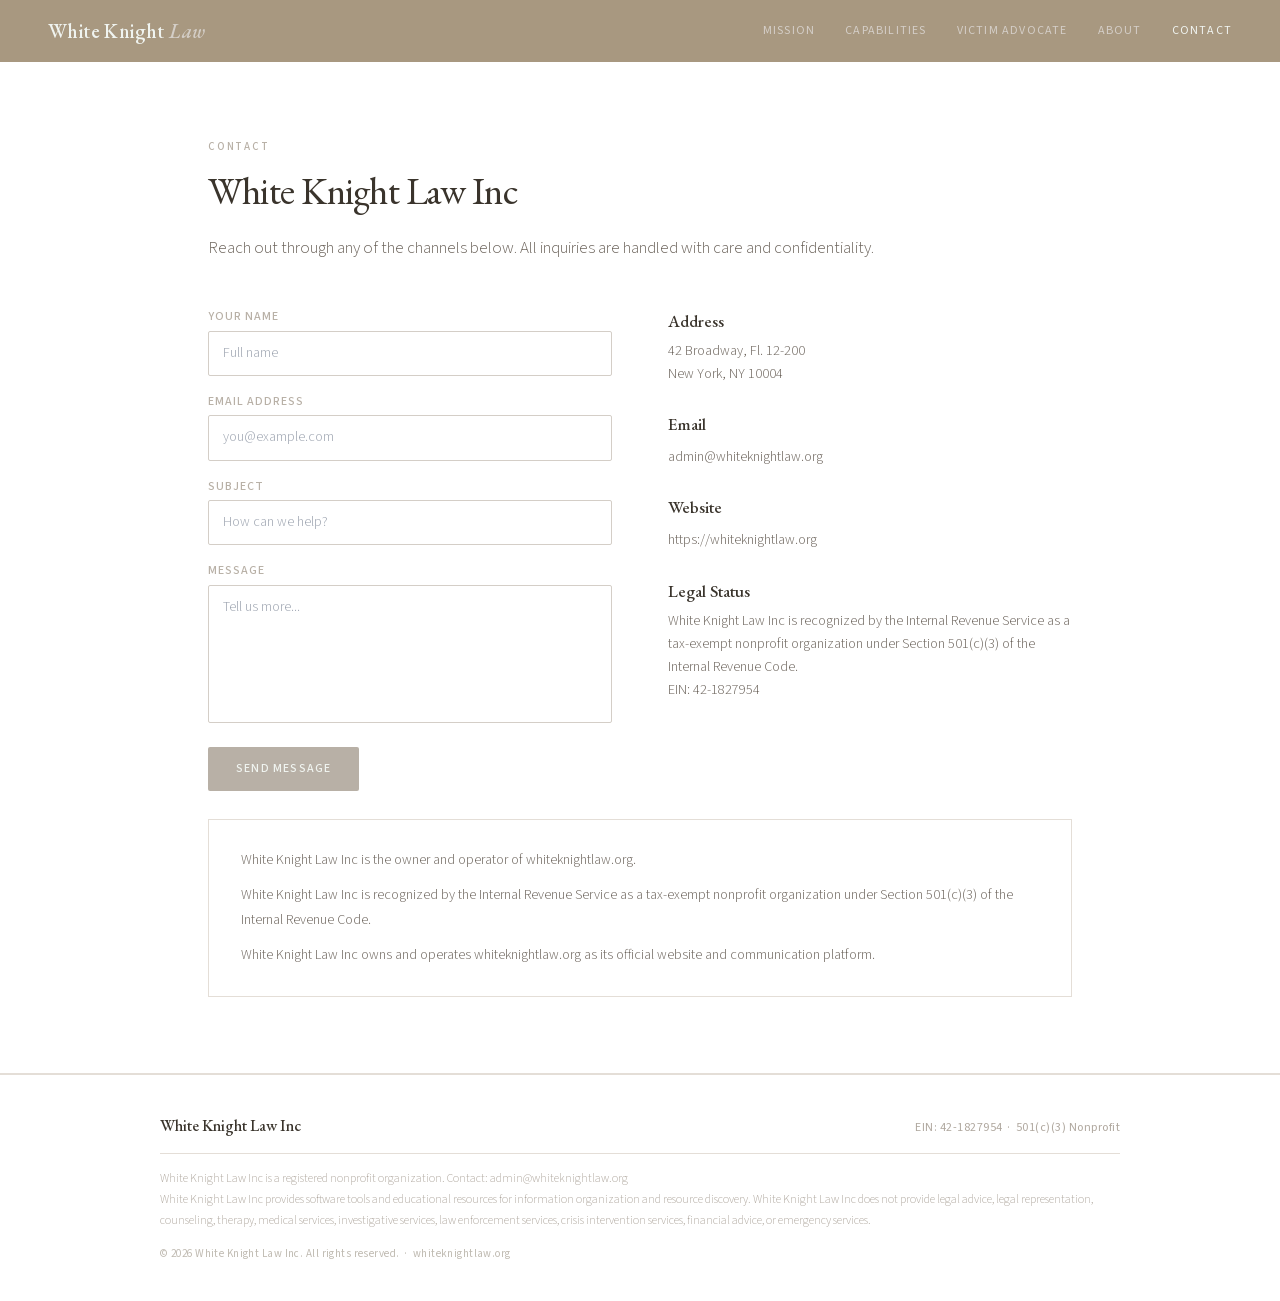
==== contact-us.html @ 0a9922a9 "Add files via upload" ====
<!DOCTYPE html><html lang="en" class="dark"><head><meta charset="utf-8"><meta name="viewport" content="width=device-width, initial-scale=1"><title>White Knight Law</title><meta name="description" content="Tools that help organizations tend to information, document timelines, and coordinate resources."><link rel="icon" href="/icon.png" type="image/png"/><meta name="next-size-adjust"><link rel="stylesheet" href="/styles.css"/></head><body class="__variable_d8ebd1 __variable_896f76 __variable_a3570b __variable_952d24 font-sans">
<next-route-announcer style="position: absolute;"></next-route-announcer><style>
  .wk-root { font-family:var(--font-source-sans),'Source Sans 3',sans-serif; background:#FAF8F5; color:#3A342C; font-size:16px; line-height:1.65; min-height:100vh; }
  .wk-root * { box-sizing:border-box; }
  .wk-header { background:#A89880; padding:0 48px; display:flex; align-items:center; justify-content:space-between; height:62px; position:sticky; top:0; z-index:100; }
  .wk-logo { font-family:var(--font-garamond),'EB Garamond',serif; font-size:20px; font-weight:500; color:#F0F4F0; letter-spacing:0.02em; text-decoration:none; cursor:pointer; }
  .wk-logo span { color:#D4CEC7; font-style:italic; }
  .wk-nav { display:flex; align-items:center; gap:30px; }
  .wk-nav a { font-size:12px; font-weight:400; letter-spacing:0.1em; text-transform:uppercase; color:#D4CEC7; text-decoration:none; transition:color 0.2s; }
  .wk-nav a:hover,.wk-nav a.active { color:#F0F4F0; }
  .wk-btn-header { font-size:12px; font-weight:500; letter-spacing:0.08em; text-transform:uppercase; background:transparent; color:#F0F4F0; border:1px solid rgba(157,176,159,0.45); padding:7px 18px; border-radius:2px; text-decoration:none; transition:background 0.2s,border-color 0.2s; cursor:pointer; }
  .wk-btn-header:hover { background:rgba(157,176,159,0.15); border-color:rgba(157,176,159,0.7); }
  .wk-btn-cta { display:inline-block; font-size:12px; font-weight:500; letter-spacing:0.1em; text-transform:uppercase; background:#B8B0A6; color:#F0F4F0; padding:12px 28px; border-radius:2px; text-decoration:none; transition:background 0.2s; cursor:pointer; border:none; }
  .wk-btn-cta:hover { background:#C0AA90; }
  .wk-eyebrow { font-size:11px; font-weight:500; letter-spacing:0.16em; text-transform:uppercase; color:#B8B0A6; margin-bottom:12px; }
  .wk-section { max-width:960px; margin:0 auto; padding:76px 48px; }
  .wk-section h2 { font-family:var(--font-garamond),'EB Garamond',serif; font-size:clamp(26px,3.5vw,38px); font-weight:400; color:#3A342C; margin-bottom:18px; line-height:1.22; }
  .wk-section h3 { font-family:var(--font-garamond),'EB Garamond',serif; font-size:22px; font-weight:500; color:#3A342C; margin-bottom:6px; line-height:1.3; }
  .wk-section-intro { font-size:17px; font-weight:300; color:#6E665E; max-width:680px; line-height:1.78; margin-bottom:44px; }
  .wk-rule { border:none; border-top:1px solid #E4DED7; margin:0; }
  .wk-surface { background:#FFFFFF; border-bottom:1px solid #E4DED7; }
  .wk-tint { background:#FAF8F5; border-bottom:1px solid #E4DED7; }
  .wk-footer { border-top:1px solid #E4DED7; padding:38px 48px; background:#FFFFFF; }
  .wk-footer-inner { max-width:960px; margin:0 auto; display:flex; flex-direction:column; gap:14px; }
  .wk-footer-top { display:flex; align-items:baseline; justify-content:space-between; flex-wrap:wrap; gap:8px; }
  .wk-footer-logo { font-family:var(--font-garamond),'EB Garamond',serif; font-size:16px; color:#3A342C; font-weight:500; }
  .wk-footer-meta { font-size:12px; color:#B0A89F; letter-spacing:0.04em; }
  .wk-footer-disclaimer { font-size:12px; font-weight:300; color:#B0A89F; line-height:1.75; padding-top:14px; border-top:1px solid #E4DED7; }
  .wk-footer-copy { font-size:11px; color:#C0BBB2; letter-spacing:0.04em; }
  @media (max-width:700px) {
    .wk-header { padding:0 20px; }
    .wk-nav { display:none; }
    .wk-section { padding:52px 24px; }
    .wk-footer { padding:30px 24px; }
  }

  .contact-grid { display:grid; grid-template-columns:1fr 1fr; gap:56px; margin-top:32px; }
  .contact-form { display:flex; flex-direction:column; gap:16px; }
  .contact-form label { font-size:12px; font-weight:500; letter-spacing:0.08em; text-transform:uppercase; color:#B8B0A6; margin-bottom:4px; display:block; }
  .contact-form input,.contact-form textarea,.contact-form select { font-family:var(--font-source-sans),'Source Sans 3',sans-serif; font-size:14px; font-weight:300; background:#FFFFFF; border:1px solid #D4CEC7; color:#3A342C; padding:10px 14px; border-radius:2px; outline:none; transition:border-color 0.2s; width:100%; }
  .contact-form input:focus,.contact-form textarea:focus { border-color:#B8B0A6; }
  .contact-info { display:flex; flex-direction:column; gap:24px; }
  .contact-info-item strong { display:block; font-family:var(--font-garamond),'EB Garamond',serif; font-size:17px; font-weight:500; color:#3A342C; margin-bottom:5px; }
  .contact-info-item p,.contact-info-item a { font-size:14px; font-weight:300; color:#6E665E; line-height:1.65; text-decoration:none; }
  .contact-info-item a:hover { color:#3A342C; }
  .identity-strip { background:#FFFFFF; border:1px solid #E4DED7; padding:28px 32px; margin-top:28px; }
  .identity-strip p { font-size:14px; font-weight:300; color:#6E665E; line-height:1.78; margin:0 0 10px; }
  .identity-strip p:last-child { margin:0; }
  @media (max-width:700px) { .contact-grid { grid-template-columns:1fr; } }
</style><div class="wk-root"><header class="wk-header"><span class="wk-logo">White Knight <span>Law</span></span><nav class="wk-nav"><a href="/#mission">Mission</a><a href="/#capabilities">Capabilities</a><a href="/crime-victim-advocate">Victim Advocate</a><a href="/who-we-are">About</a><a href="/contact-us" class="active">Contact</a></nav></header><div class="wk-surface" id="contact"><section class="wk-section"><p class="wk-eyebrow">Contact</p><h2>White Knight Law Inc</h2><p class="wk-section-intro">Reach out through any of the channels below. All inquiries are handled with care and confidentiality.</p><div class="contact-grid"><form class="contact-form"><div><label for="cu-name">Your Name</label><input id="cu-name" placeholder="Full name" required="" type="text" value=""></div><div><label for="cu-email">Email Address</label><input id="cu-email" placeholder="you@example.com" required="" type="email" value=""></div><div><label for="cu-subject">Subject</label><input id="cu-subject" placeholder="How can we help?" type="text" value=""></div><div><label for="cu-msg">Message</label><textarea id="cu-msg" rows="5" placeholder="Tell us more..." style="resize: none;"></textarea></div><button type="submit" class="wk-btn-cta" style="align-self: flex-start;">Send Message</button></form><div class="contact-info"><div class="contact-info-item"><strong>Address</strong><p>42 Broadway, Fl. 12-200<br>New York, NY 10004</p></div><div class="contact-info-item"><strong>Email</strong><a href="mailto:admin@whiteknightlaw.org">admin@whiteknightlaw.org</a></div><div class="contact-info-item"><strong>Website</strong><a href="https://whiteknightlaw.org">https://whiteknightlaw.org</a></div><div class="contact-info-item"><strong>Legal Status</strong><p>White Knight Law Inc is recognized by the Internal Revenue Service as a tax-exempt nonprofit organization under Section 501(c)(3) of the Internal Revenue Code.<br>EIN: 42-1827954</p></div></div></div><div class="identity-strip"><p>White Knight Law Inc is the owner and operator of whiteknightlaw.org.</p><p>White Knight Law Inc is recognized by the Internal Revenue Service as a tax-exempt nonprofit organization under Section 501(c)(3) of the Internal Revenue Code.</p><p>White Knight Law Inc owns and operates whiteknightlaw.org as its official website and communication platform.</p></div></section></div><footer class="wk-footer"><div class="wk-footer-inner"><div class="wk-footer-top"><span class="wk-footer-logo">White Knight Law Inc</span><span class="wk-footer-meta">EIN: 42-1827954 &nbsp;·&nbsp; 501(c)(3) Nonprofit</span></div><p class="wk-footer-disclaimer">White Knight Law Inc is a registered nonprofit organization. Contact: admin@whiteknightlaw.org<br>White Knight Law Inc provides software tools and educational resources for information organization and resource discovery. White Knight Law Inc does not provide legal advice, legal representation, counseling, therapy, medical services, investigative services, law enforcement services, crisis intervention services, financial advice, or emergency services.</p><p class="wk-footer-copy">© 2026 White Knight Law Inc. All rights reserved. &nbsp;·&nbsp; whiteknightlaw.org</p></div></footer></div></body></html>
---- styles.css ----
@font-face{font-family:__Inter_d8ebd1;font-style:normal;font-weight:100 900;font-display:swap;src:url(/f-ba9851c3c22cd980-s.woff2) format("woff2");unicode-range:u+0460-052f,u+1c80-1c8a,u+20b4,u+2de0-2dff,u+a640-a69f,u+fe2e-fe2f}@font-face{font-family:__Inter_d8ebd1;font-style:normal;font-weight:100 900;font-display:swap;src:url(/f-21350d82a1f187e9-s.woff2) format("woff2");unicode-range:u+0301,u+0400-045f,u+0490-0491,u+04b0-04b1,u+2116}@font-face{font-family:__Inter_d8ebd1;font-style:normal;font-weight:100 900;font-display:swap;src:url(/f-c5fe6dc8356a8c31-s.woff2) format("woff2");unicode-range:u+1f??}@font-face{font-family:__Inter_d8ebd1;font-style:normal;font-weight:100 900;font-display:swap;src:url(/f-19cfc7226ec3afaa-s.woff2) format("woff2");unicode-range:u+0370-0377,u+037a-037f,u+0384-038a,u+038c,u+038e-03a1,u+03a3-03ff}@font-face{font-family:__Inter_d8ebd1;font-style:normal;font-weight:100 900;font-display:swap;src:url(/f-df0a9ae256c0569c-s.woff2) format("woff2");unicode-range:u+0102-0103,u+0110-0111,u+0128-0129,u+0168-0169,u+01a0-01a1,u+01af-01b0,u+0300-0301,u+0303-0304,u+0308-0309,u+0323,u+0329,u+1ea0-1ef9,u+20ab}@font-face{font-family:__Inter_d8ebd1;font-style:normal;font-weight:100 900;font-display:swap;src:url(/f-8e9860b6e62d6359-s.woff2) format("woff2");unicode-range:u+0100-02ba,u+02bd-02c5,u+02c7-02cc,u+02ce-02d7,u+02dd-02ff,u+0304,u+0308,u+0329,u+1d00-1dbf,u+1e00-1e9f,u+1ef2-1eff,u+2020,u+20a0-20ab,u+20ad-20c4,u+2113,u+2c60-2c7f,u+a720-a7ff}@font-face{font-family:__Inter_d8ebd1;font-style:normal;font-weight:100 900;font-display:swap;src:url(/f-e4af272ccee01ff0-s.p.woff2) format("woff2");unicode-range:u+00??,u+0131,u+0152-0153,u+02bb-02bc,u+02c6,u+02da,u+02dc,u+0304,u+0308,u+0329,u+2000-206f,u+20ac,u+2122,u+2191,u+2193,u+2212,u+2215,u+feff,u+fffd}@font-face{font-family:__Inter_Fallback_d8ebd1;src:local("Arial");ascent-override:90.49%;descent-override:22.56%;line-gap-override:0.00%;size-adjust:107.06%}.__className_d8ebd1{font-family:__Inter_d8ebd1,__Inter_Fallback_d8ebd1;font-style:normal}.__variable_d8ebd1{--font-inter:"__Inter_d8ebd1","__Inter_Fallback_d8ebd1"}@font-face{font-family:__Playfair_Display_896f76;font-style:normal;font-weight:400;font-display:swap;src:url(/f-47f136985ef5b5cb-s.woff2) format("woff2");unicode-range:u+0301,u+0400-045f,u+0490-0491,u+04b0-04b1,u+2116}@font-face{font-family:__Playfair_Display_896f76;font-style:normal;font-weight:400;font-display:swap;src:url(/f-4ead58c4dcc3f285-s.woff2) format("woff2");unicode-range:u+0102-0103,u+0110-0111,u+0128-0129,u+0168-0169,u+01a0-01a1,u+01af-01b0,u+0300-0301,u+0303-0304,u+0308-0309,u+0323,u+0329,u+1ea0-1ef9,u+20ab}@font-face{font-family:__Playfair_Display_896f76;font-style:normal;font-weight:400;font-display:swap;src:url(/f-28a2004cf8372660-s.woff2) format("woff2");unicode-range:u+0100-02ba,u+02bd-02c5,u+02c7-02cc,u+02ce-02d7,u+02dd-02ff,u+0304,u+0308,u+0329,u+1d00-1dbf,u+1e00-1e9f,u+1ef2-1eff,u+2020,u+20a0-20ab,u+20ad-20c4,u+2113,u+2c60-2c7f,u+a720-a7ff}@font-face{font-family:__Playfair_Display_896f76;font-style:normal;font-weight:400;font-display:swap;src:url(/f-eaead17c7dbfcd5d-s.p.woff2) format("woff2");unicode-range:u+00??,u+0131,u+0152-0153,u+02bb-02bc,u+02c6,u+02da,u+02dc,u+0304,u+0308,u+0329,u+2000-206f,u+20ac,u+2122,u+2191,u+2193,u+2212,u+2215,u+feff,u+fffd}@font-face{font-family:__Playfair_Display_896f76;font-style:normal;font-weight:500;font-display:swap;src:url(/f-47f136985ef5b5cb-s.woff2) format("woff2");unicode-range:u+0301,u+0400-045f,u+0490-0491,u+04b0-04b1,u+2116}@font-face{font-family:__Playfair_Display_896f76;font-style:normal;font-weight:500;font-display:swap;src:url(/f-4ead58c4dcc3f285-s.woff2) format("woff2");unicode-range:u+0102-0103,u+0110-0111,u+0128-0129,u+0168-0169,u+01a0-01a1,u+01af-01b0,u+0300-0301,u+0303-0304,u+0308-0309,u+0323,u+0329,u+1ea0-1ef9,u+20ab}@font-face{font-family:__Playfair_Display_896f76;font-style:normal;font-weight:500;font-display:swap;src:url(/f-28a2004cf8372660-s.woff2) format("woff2");unicode-range:u+0100-02ba,u+02bd-02c5,u+02c7-02cc,u+02ce-02d7,u+02dd-02ff,u+0304,u+0308,u+0329,u+1d00-1dbf,u+1e00-1e9f,u+1ef2-1eff,u+2020,u+20a0-20ab,u+20ad-20c4,u+2113,u+2c60-2c7f,u+a720-a7ff}@font-face{font-family:__Playfair_Display_896f76;font-style:normal;font-weight:500;font-display:swap;src:url(/f-eaead17c7dbfcd5d-s.p.woff2) format("woff2");unicode-range:u+00??,u+0131,u+0152-0153,u+02bb-02bc,u+02c6,u+02da,u+02dc,u+0304,u+0308,u+0329,u+2000-206f,u+20ac,u+2122,u+2191,u+2193,u+2212,u+2215,u+feff,u+fffd}@font-face{font-family:__Playfair_Display_896f76;font-style:normal;font-weight:600;font-display:swap;src:url(/f-47f136985ef5b5cb-s.woff2) format("woff2");unicode-range:u+0301,u+0400-045f,u+0490-0491,u+04b0-04b1,u+2116}@font-face{font-family:__Playfair_Display_896f76;font-style:normal;font-weight:600;font-display:swap;src:url(/f-4ead58c4dcc3f285-s.woff2) format("woff2");unicode-range:u+0102-0103,u+0110-0111,u+0128-0129,u+0168-0169,u+01a0-01a1,u+01af-01b0,u+0300-0301,u+0303-0304,u+0308-0309,u+0323,u+0329,u+1ea0-1ef9,u+20ab}@font-face{font-family:__Playfair_Display_896f76;font-style:normal;font-weight:600;font-display:swap;src:url(/f-28a2004cf8372660-s.woff2) format("woff2");unicode-range:u+0100-02ba,u+02bd-02c5,u+02c7-02cc,u+02ce-02d7,u+02dd-02ff,u+0304,u+0308,u+0329,u+1d00-1dbf,u+1e00-1e9f,u+1ef2-1eff,u+2020,u+20a0-20ab,u+20ad-20c4,u+2113,u+2c60-2c7f,u+a720-a7ff}@font-face{font-family:__Playfair_Display_896f76;font-style:normal;font-weight:600;font-display:swap;src:url(/f-eaead17c7dbfcd5d-s.p.woff2) format("woff2");unicode-range:u+00??,u+0131,u+0152-0153,u+02bb-02bc,u+02c6,u+02da,u+02dc,u+0304,u+0308,u+0329,u+2000-206f,u+20ac,u+2122,u+2191,u+2193,u+2212,u+2215,u+feff,u+fffd}@font-face{font-family:__Playfair_Display_896f76;font-style:normal;font-weight:700;font-display:swap;src:url(/f-47f136985ef5b5cb-s.woff2) format("woff2");unicode-range:u+0301,u+0400-045f,u+0490-0491,u+04b0-04b1,u+2116}@font-face{font-family:__Playfair_Display_896f76;font-style:normal;font-weight:700;font-display:swap;src:url(/f-4ead58c4dcc3f285-s.woff2) format("woff2");unicode-range:u+0102-0103,u+0110-0111,u+0128-0129,u+0168-0169,u+01a0-01a1,u+01af-01b0,u+0300-0301,u+0303-0304,u+0308-0309,u+0323,u+0329,u+1ea0-1ef9,u+20ab}@font-face{font-family:__Playfair_Display_896f76;font-style:normal;font-weight:700;font-display:swap;src:url(/f-28a2004cf8372660-s.woff2) format("woff2");unicode-range:u+0100-02ba,u+02bd-02c5,u+02c7-02cc,u+02ce-02d7,u+02dd-02ff,u+0304,u+0308,u+0329,u+1d00-1dbf,u+1e00-1e9f,u+1ef2-1eff,u+2020,u+20a0-20ab,u+20ad-20c4,u+2113,u+2c60-2c7f,u+a720-a7ff}@font-face{font-family:__Playfair_Display_896f76;font-style:normal;font-weight:700;font-display:swap;src:url(/f-eaead17c7dbfcd5d-s.p.woff2) format("woff2");unicode-range:u+00??,u+0131,u+0152-0153,u+02bb-02bc,u+02c6,u+02da,u+02dc,u+0304,u+0308,u+0329,u+2000-206f,u+20ac,u+2122,u+2191,u+2193,u+2212,u+2215,u+feff,u+fffd}@font-face{font-family:__Playfair_Display_896f76;font-style:normal;font-weight:800;font-display:swap;src:url(/f-47f136985ef5b5cb-s.woff2) format("woff2");unicode-range:u+0301,u+0400-045f,u+0490-0491,u+04b0-04b1,u+2116}@font-face{font-family:__Playfair_Display_896f76;font-style:normal;font-weight:800;font-display:swap;src:url(/f-4ead58c4dcc3f285-s.woff2) format("woff2");unicode-range:u+0102-0103,u+0110-0111,u+0128-0129,u+0168-0169,u+01a0-01a1,u+01af-01b0,u+0300-0301,u+0303-0304,u+0308-0309,u+0323,u+0329,u+1ea0-1ef9,u+20ab}@font-face{font-family:__Playfair_Display_896f76;font-style:normal;font-weight:800;font-display:swap;src:url(/f-28a2004cf8372660-s.woff2) format("woff2");unicode-range:u+0100-02ba,u+02bd-02c5,u+02c7-02cc,u+02ce-02d7,u+02dd-02ff,u+0304,u+0308,u+0329,u+1d00-1dbf,u+1e00-1e9f,u+1ef2-1eff,u+2020,u+20a0-20ab,u+20ad-20c4,u+2113,u+2c60-2c7f,u+a720-a7ff}@font-face{font-family:__Playfair_Display_896f76;font-style:normal;font-weight:800;font-display:swap;src:url(/f-eaead17c7dbfcd5d-s.p.woff2) format("woff2");unicode-range:u+00??,u+0131,u+0152-0153,u+02bb-02bc,u+02c6,u+02da,u+02dc,u+0304,u+0308,u+0329,u+2000-206f,u+20ac,u+2122,u+2191,u+2193,u+2212,u+2215,u+feff,u+fffd}@font-face{font-family:__Playfair_Display_896f76;font-style:normal;font-weight:900;font-display:swap;src:url(/f-47f136985ef5b5cb-s.woff2) format("woff2");unicode-range:u+0301,u+0400-045f,u+0490-0491,u+04b0-04b1,u+2116}@font-face{font-family:__Playfair_Display_896f76;font-style:normal;font-weight:900;font-display:swap;src:url(/f-4ead58c4dcc3f285-s.woff2) format("woff2");unicode-range:u+0102-0103,u+0110-0111,u+0128-0129,u+0168-0169,u+01a0-01a1,u+01af-01b0,u+0300-0301,u+0303-0304,u+0308-0309,u+0323,u+0329,u+1ea0-1ef9,u+20ab}@font-face{font-family:__Playfair_Display_896f76;font-style:normal;font-weight:900;font-display:swap;src:url(/f-28a2004cf8372660-s.woff2) format("woff2");unicode-range:u+0100-02ba,u+02bd-02c5,u+02c7-02cc,u+02ce-02d7,u+02dd-02ff,u+0304,u+0308,u+0329,u+1d00-1dbf,u+1e00-1e9f,u+1ef2-1eff,u+2020,u+20a0-20ab,u+20ad-20c4,u+2113,u+2c60-2c7f,u+a720-a7ff}@font-face{font-family:__Playfair_Display_896f76;font-style:normal;font-weight:900;font-display:swap;src:url(/f-eaead17c7dbfcd5d-s.p.woff2) format("woff2");unicode-range:u+00??,u+0131,u+0152-0153,u+02bb-02bc,u+02c6,u+02da,u+02dc,u+0304,u+0308,u+0329,u+2000-206f,u+20ac,u+2122,u+2191,u+2193,u+2212,u+2215,u+feff,u+fffd}@font-face{font-family:__Playfair_Display_Fallback_896f76;src:local("Times New Roman");ascent-override:97.25%;descent-override:22.56%;line-gap-override:0.00%;size-adjust:111.26%}.__className_896f76{font-family:__Playfair_Display_896f76,__Playfair_Display_Fallback_896f76;font-style:normal}.__variable_896f76{--font-playfair:"__Playfair_Display_896f76","__Playfair_Display_Fallback_896f76"}@font-face{font-family:__EB_Garamond_a3570b;font-style:italic;font-weight:400;font-display:swap;src:url(/f-d5aa4e08d8c705fe-s.woff2) format("woff2");unicode-range:u+0460-052f,u+1c80-1c8a,u+20b4,u+2de0-2dff,u+a640-a69f,u+fe2e-fe2f}@font-face{font-family:__EB_Garamond_a3570b;font-style:italic;font-weight:400;font-display:swap;src:url(/f-25af1994493cb3fa-s.woff2) format("woff2");unicode-range:u+0301,u+0400-045f,u+0490-0491,u+04b0-04b1,u+2116}@font-face{font-family:__EB_Garamond_a3570b;font-style:italic;font-weight:400;font-display:swap;src:url(/f-cfc99d92d175e2e2-s.woff2) format("woff2");unicode-range:u+1f??}@font-face{font-family:__EB_Garamond_a3570b;font-style:italic;font-weight:400;font-display:swap;src:url(/f-3a438f8275a50f7d-s.woff2) format("woff2");unicode-range:u+0370-0377,u+037a-037f,u+0384-038a,u+038c,u+038e-03a1,u+03a3-03ff}@font-face{font-family:__EB_Garamond_a3570b;font-style:italic;font-weight:400;font-display:swap;src:url(/f-b7adaa6b071c1a45-s.woff2) format("woff2");unicode-range:u+0102-0103,u+0110-0111,u+0128-0129,u+0168-0169,u+01a0-01a1,u+01af-01b0,u+0300-0301,u+0303-0304,u+0308-0309,u+0323,u+0329,u+1ea0-1ef9,u+20ab}@font-face{font-family:__EB_Garamond_a3570b;font-style:italic;font-weight:400;font-display:swap;src:url(/f-dad535a4403b7848-s.woff2) format("woff2");unicode-range:u+0100-02ba,u+02bd-02c5,u+02c7-02cc,u+02ce-02d7,u+02dd-02ff,u+0304,u+0308,u+0329,u+1d00-1dbf,u+1e00-1e9f,u+1ef2-1eff,u+2020,u+20a0-20ab,u+20ad-20c4,u+2113,u+2c60-2c7f,u+a720-a7ff}@font-face{font-family:__EB_Garamond_a3570b;font-style:italic;font-weight:400;font-display:swap;src:url(/f-ba563e529daeef2f-s.p.woff2) format("woff2");unicode-range:u+00??,u+0131,u+0152-0153,u+02bb-02bc,u+02c6,u+02da,u+02dc,u+0304,u+0308,u+0329,u+2000-206f,u+20ac,u+2122,u+2191,u+2193,u+2212,u+2215,u+feff,u+fffd}@font-face{font-family:__EB_Garamond_a3570b;font-style:italic;font-weight:500;font-display:swap;src:url(/f-d5aa4e08d8c705fe-s.woff2) format("woff2");unicode-range:u+0460-052f,u+1c80-1c8a,u+20b4,u+2de0-2dff,u+a640-a69f,u+fe2e-fe2f}@font-face{font-family:__EB_Garamond_a3570b;font-style:italic;font-weight:500;font-display:swap;src:url(/f-25af1994493cb3fa-s.woff2) format("woff2");unicode-range:u+0301,u+0400-045f,u+0490-0491,u+04b0-04b1,u+2116}@font-face{font-family:__EB_Garamond_a3570b;font-style:italic;font-weight:500;font-display:swap;src:url(/f-cfc99d92d175e2e2-s.woff2) format("woff2");unicode-range:u+1f??}@font-face{font-family:__EB_Garamond_a3570b;font-style:italic;font-weight:500;font-display:swap;src:url(/f-3a438f8275a50f7d-s.woff2) format("woff2");unicode-range:u+0370-0377,u+037a-037f,u+0384-038a,u+038c,u+038e-03a1,u+03a3-03ff}@font-face{font-family:__EB_Garamond_a3570b;font-style:italic;font-weight:500;font-display:swap;src:url(/f-b7adaa6b071c1a45-s.woff2) format("woff2");unicode-range:u+0102-0103,u+0110-0111,u+0128-0129,u+0168-0169,u+01a0-01a1,u+01af-01b0,u+0300-0301,u+0303-0304,u+0308-0309,u+0323,u+0329,u+1ea0-1ef9,u+20ab}@font-face{font-family:__EB_Garamond_a3570b;font-style:italic;font-weight:500;font-display:swap;src:url(/f-dad535a4403b7848-s.woff2) format("woff2");unicode-range:u+0100-02ba,u+02bd-02c5,u+02c7-02cc,u+02ce-02d7,u+02dd-02ff,u+0304,u+0308,u+0329,u+1d00-1dbf,u+1e00-1e9f,u+1ef2-1eff,u+2020,u+20a0-20ab,u+20ad-20c4,u+2113,u+2c60-2c7f,u+a720-a7ff}@font-face{font-family:__EB_Garamond_a3570b;font-style:italic;font-weight:500;font-display:swap;src:url(/f-ba563e529daeef2f-s.p.woff2) format("woff2");unicode-range:u+00??,u+0131,u+0152-0153,u+02bb-02bc,u+02c6,u+02da,u+02dc,u+0304,u+0308,u+0329,u+2000-206f,u+20ac,u+2122,u+2191,u+2193,u+2212,u+2215,u+feff,u+fffd}@font-face{font-family:__EB_Garamond_a3570b;font-style:italic;font-weight:600;font-display:swap;src:url(/f-d5aa4e08d8c705fe-s.woff2) format("woff2");unicode-range:u+0460-052f,u+1c80-1c8a,u+20b4,u+2de0-2dff,u+a640-a69f,u+fe2e-fe2f}@font-face{font-family:__EB_Garamond_a3570b;font-style:italic;font-weight:600;font-display:swap;src:url(/f-25af1994493cb3fa-s.woff2) format("woff2");unicode-range:u+0301,u+0400-045f,u+0490-0491,u+04b0-04b1,u+2116}@font-face{font-family:__EB_Garamond_a3570b;font-style:italic;font-weight:600;font-display:swap;src:url(/f-cfc99d92d175e2e2-s.woff2) format("woff2");unicode-range:u+1f??}@font-face{font-family:__EB_Garamond_a3570b;font-style:italic;font-weight:600;font-display:swap;src:url(/f-3a438f8275a50f7d-s.woff2) format("woff2");unicode-range:u+0370-0377,u+037a-037f,u+0384-038a,u+038c,u+038e-03a1,u+03a3-03ff}@font-face{font-family:__EB_Garamond_a3570b;font-style:italic;font-weight:600;font-display:swap;src:url(/f-b7adaa6b071c1a45-s.woff2) format("woff2");unicode-range:u+0102-0103,u+0110-0111,u+0128-0129,u+0168-0169,u+01a0-01a1,u+01af-01b0,u+0300-0301,u+0303-0304,u+0308-0309,u+0323,u+0329,u+1ea0-1ef9,u+20ab}@font-face{font-family:__EB_Garamond_a3570b;font-style:italic;font-weight:600;font-display:swap;src:url(/f-dad535a4403b7848-s.woff2) format("woff2");unicode-range:u+0100-02ba,u+02bd-02c5,u+02c7-02cc,u+02ce-02d7,u+02dd-02ff,u+0304,u+0308,u+0329,u+1d00-1dbf,u+1e00-1e9f,u+1ef2-1eff,u+2020,u+20a0-20ab,u+20ad-20c4,u+2113,u+2c60-2c7f,u+a720-a7ff}@font-face{font-family:__EB_Garamond_a3570b;font-style:italic;font-weight:600;font-display:swap;src:url(/f-ba563e529daeef2f-s.p.woff2) format("woff2");unicode-range:u+00??,u+0131,u+0152-0153,u+02bb-02bc,u+02c6,u+02da,u+02dc,u+0304,u+0308,u+0329,u+2000-206f,u+20ac,u+2122,u+2191,u+2193,u+2212,u+2215,u+feff,u+fffd}@font-face{font-family:__EB_Garamond_a3570b;font-style:normal;font-weight:400;font-display:swap;src:url(/f-062340a5902d57de-s.woff2) format("woff2");unicode-range:u+0460-052f,u+1c80-1c8a,u+20b4,u+2de0-2dff,u+a640-a69f,u+fe2e-fe2f}@font-face{font-family:__EB_Garamond_a3570b;font-style:normal;font-weight:400;font-display:swap;src:url(/f-d63e13930677f53f-s.woff2) format("woff2");unicode-range:u+0301,u+0400-045f,u+0490-0491,u+04b0-04b1,u+2116}@font-face{font-family:__EB_Garamond_a3570b;font-style:normal;font-weight:400;font-display:swap;src:url(/f-69e44c27a0558172-s.woff2) format("woff2");unicode-range:u+1f??}@font-face{font-family:__EB_Garamond_a3570b;font-style:normal;font-weight:400;font-display:swap;src:url(/f-2913b528b2922316-s.woff2) format("woff2");unicode-range:u+0370-0377,u+037a-037f,u+0384-038a,u+038c,u+038e-03a1,u+03a3-03ff}@font-face{font-family:__EB_Garamond_a3570b;font-style:normal;font-weight:400;font-display:swap;src:url(/f-548b5aa0a10194aa-s.woff2) format("woff2");unicode-range:u+0102-0103,u+0110-0111,u+0128-0129,u+0168-0169,u+01a0-01a1,u+01af-01b0,u+0300-0301,u+0303-0304,u+0308-0309,u+0323,u+0329,u+1ea0-1ef9,u+20ab}@font-face{font-family:__EB_Garamond_a3570b;font-style:normal;font-weight:400;font-display:swap;src:url(/f-af2852512783d6fe-s.woff2) format("woff2");unicode-range:u+0100-02ba,u+02bd-02c5,u+02c7-02cc,u+02ce-02d7,u+02dd-02ff,u+0304,u+0308,u+0329,u+1d00-1dbf,u+1e00-1e9f,u+1ef2-1eff,u+2020,u+20a0-20ab,u+20ad-20c4,u+2113,u+2c60-2c7f,u+a720-a7ff}@font-face{font-family:__EB_Garamond_a3570b;font-style:normal;font-weight:400;font-display:swap;src:url(/f-c679f70df756412c-s.p.woff2) format("woff2");unicode-range:u+00??,u+0131,u+0152-0153,u+02bb-02bc,u+02c6,u+02da,u+02dc,u+0304,u+0308,u+0329,u+2000-206f,u+20ac,u+2122,u+2191,u+2193,u+2212,u+2215,u+feff,u+fffd}@font-face{font-family:__EB_Garamond_a3570b;font-style:normal;font-weight:500;font-display:swap;src:url(/f-062340a5902d57de-s.woff2) format("woff2");unicode-range:u+0460-052f,u+1c80-1c8a,u+20b4,u+2de0-2dff,u+a640-a69f,u+fe2e-fe2f}@font-face{font-family:__EB_Garamond_a3570b;font-style:normal;font-weight:500;font-display:swap;src:url(/f-d63e13930677f53f-s.woff2) format("woff2");unicode-range:u+0301,u+0400-045f,u+0490-0491,u+04b0-04b1,u+2116}@font-face{font-family:__EB_Garamond_a3570b;font-style:normal;font-weight:500;font-display:swap;src:url(/f-69e44c27a0558172-s.woff2) format("woff2");unicode-range:u+1f??}@font-face{font-family:__EB_Garamond_a3570b;font-style:normal;font-weight:500;font-display:swap;src:url(/f-2913b528b2922316-s.woff2) format("woff2");unicode-range:u+0370-0377,u+037a-037f,u+0384-038a,u+038c,u+038e-03a1,u+03a3-03ff}@font-face{font-family:__EB_Garamond_a3570b;font-style:normal;font-weight:500;font-display:swap;src:url(/f-548b5aa0a10194aa-s.woff2) format("woff2");unicode-range:u+0102-0103,u+0110-0111,u+0128-0129,u+0168-0169,u+01a0-01a1,u+01af-01b0,u+0300-0301,u+0303-0304,u+0308-0309,u+0323,u+0329,u+1ea0-1ef9,u+20ab}@font-face{font-family:__EB_Garamond_a3570b;font-style:normal;font-weight:500;font-display:swap;src:url(/f-af2852512783d6fe-s.woff2) format("woff2");unicode-range:u+0100-02ba,u+02bd-02c5,u+02c7-02cc,u+02ce-02d7,u+02dd-02ff,u+0304,u+0308,u+0329,u+1d00-1dbf,u+1e00-1e9f,u+1ef2-1eff,u+2020,u+20a0-20ab,u+20ad-20c4,u+2113,u+2c60-2c7f,u+a720-a7ff}@font-face{font-family:__EB_Garamond_a3570b;font-style:normal;font-weight:500;font-display:swap;src:url(/f-c679f70df756412c-s.p.woff2) format("woff2");unicode-range:u+00??,u+0131,u+0152-0153,u+02bb-02bc,u+02c6,u+02da,u+02dc,u+0304,u+0308,u+0329,u+2000-206f,u+20ac,u+2122,u+2191,u+2193,u+2212,u+2215,u+feff,u+fffd}@font-face{font-family:__EB_Garamond_a3570b;font-style:normal;font-weight:600;font-display:swap;src:url(/f-062340a5902d57de-s.woff2) format("woff2");unicode-range:u+0460-052f,u+1c80-1c8a,u+20b4,u+2de0-2dff,u+a640-a69f,u+fe2e-fe2f}@font-face{font-family:__EB_Garamond_a3570b;font-style:normal;font-weight:600;font-display:swap;src:url(/f-d63e13930677f53f-s.woff2) format("woff2");unicode-range:u+0301,u+0400-045f,u+0490-0491,u+04b0-04b1,u+2116}@font-face{font-family:__EB_Garamond_a3570b;font-style:normal;font-weight:600;font-display:swap;src:url(/f-69e44c27a0558172-s.woff2) format("woff2");unicode-range:u+1f??}@font-face{font-family:__EB_Garamond_a3570b;font-style:normal;font-weight:600;font-display:swap;src:url(/f-2913b528b2922316-s.woff2) format("woff2");unicode-range:u+0370-0377,u+037a-037f,u+0384-038a,u+038c,u+038e-03a1,u+03a3-03ff}@font-face{font-family:__EB_Garamond_a3570b;font-style:normal;font-weight:600;font-display:swap;src:url(/f-548b5aa0a10194aa-s.woff2) format("woff2");unicode-range:u+0102-0103,u+0110-0111,u+0128-0129,u+0168-0169,u+01a0-01a1,u+01af-01b0,u+0300-0301,u+0303-0304,u+0308-0309,u+0323,u+0329,u+1ea0-1ef9,u+20ab}@font-face{font-family:__EB_Garamond_a3570b;font-style:normal;font-weight:600;font-display:swap;src:url(/f-af2852512783d6fe-s.woff2) format("woff2");unicode-range:u+0100-02ba,u+02bd-02c5,u+02c7-02cc,u+02ce-02d7,u+02dd-02ff,u+0304,u+0308,u+0329,u+1d00-1dbf,u+1e00-1e9f,u+1ef2-1eff,u+2020,u+20a0-20ab,u+20ad-20c4,u+2113,u+2c60-2c7f,u+a720-a7ff}@font-face{font-family:__EB_Garamond_a3570b;font-style:normal;font-weight:600;font-display:swap;src:url(/f-c679f70df756412c-s.p.woff2) format("woff2");unicode-range:u+00??,u+0131,u+0152-0153,u+02bb-02bc,u+02c6,u+02da,u+02dc,u+0304,u+0308,u+0329,u+2000-206f,u+20ac,u+2122,u+2191,u+2193,u+2212,u+2215,u+feff,u+fffd}@font-face{font-family:__EB_Garamond_Fallback_a3570b;src:local("Times New Roman");ascent-override:106.26%;descent-override:31.44%;line-gap-override:0.00%;size-adjust:94.77%}.__className_a3570b{font-family:__EB_Garamond_a3570b,__EB_Garamond_Fallback_a3570b}.__variable_a3570b{--font-garamond:"__EB_Garamond_a3570b","__EB_Garamond_Fallback_a3570b"}@font-face{font-family:__Source_Sans_3_952d24;font-style:normal;font-weight:300;font-display:swap;src:url(/f-084282eba306c257-s.woff2) format("woff2");unicode-range:u+0460-052f,u+1c80-1c8a,u+20b4,u+2de0-2dff,u+a640-a69f,u+fe2e-fe2f}@font-face{font-family:__Source_Sans_3_952d24;font-style:normal;font-weight:300;font-display:swap;src:url(/f-1e377d93cbdd6b44-s.woff2) format("woff2");unicode-range:u+0301,u+0400-045f,u+0490-0491,u+04b0-04b1,u+2116}@font-face{font-family:__Source_Sans_3_952d24;font-style:normal;font-weight:300;font-display:swap;src:url(/f-ec1d0aa2d2fbc083-s.woff2) format("woff2");unicode-range:u+1f??}@font-face{font-family:__Source_Sans_3_952d24;font-style:normal;font-weight:300;font-display:swap;src:url(/f-f1dd23950e6cd390-s.woff2) format("woff2");unicode-range:u+0370-0377,u+037a-037f,u+0384-038a,u+038c,u+038e-03a1,u+03a3-03ff}@font-face{font-family:__Source_Sans_3_952d24;font-style:normal;font-weight:300;font-display:swap;src:url(/f-0c7826ffb3acea36-s.woff2) format("woff2");unicode-range:u+0102-0103,u+0110-0111,u+0128-0129,u+0168-0169,u+01a0-01a1,u+01af-01b0,u+0300-0301,u+0303-0304,u+0308-0309,u+0323,u+0329,u+1ea0-1ef9,u+20ab}@font-face{font-family:__Source_Sans_3_952d24;font-style:normal;font-weight:300;font-display:swap;src:url(/f-b6a6f0b43d027304-s.woff2) format("woff2");unicode-range:u+0100-02ba,u+02bd-02c5,u+02c7-02cc,u+02ce-02d7,u+02dd-02ff,u+0304,u+0308,u+0329,u+1d00-1dbf,u+1e00-1e9f,u+1ef2-1eff,u+2020,u+20a0-20ab,u+20ad-20c4,u+2113,u+2c60-2c7f,u+a720-a7ff}@font-face{font-family:__Source_Sans_3_952d24;font-style:normal;font-weight:300;font-display:swap;src:url(/f-692df4da22e71021-s.p.woff2) format("woff2");unicode-range:u+00??,u+0131,u+0152-0153,u+02bb-02bc,u+02c6,u+02da,u+02dc,u+0304,u+0308,u+0329,u+2000-206f,u+20ac,u+2122,u+2191,u+2193,u+2212,u+2215,u+feff,u+fffd}@font-face{font-family:__Source_Sans_3_952d24;font-style:normal;font-weight:400;font-display:swap;src:url(/f-084282eba306c257-s.woff2) format("woff2");unicode-range:u+0460-052f,u+1c80-1c8a,u+20b4,u+2de0-2dff,u+a640-a69f,u+fe2e-fe2f}@font-face{font-family:__Source_Sans_3_952d24;font-style:normal;font-weight:400;font-display:swap;src:url(/f-1e377d93cbdd6b44-s.woff2) format("woff2");unicode-range:u+0301,u+0400-045f,u+0490-0491,u+04b0-04b1,u+2116}@font-face{font-family:__Source_Sans_3_952d24;font-style:normal;font-weight:400;font-display:swap;src:url(/f-ec1d0aa2d2fbc083-s.woff2) format("woff2");unicode-range:u+1f??}@font-face{font-family:__Source_Sans_3_952d24;font-style:normal;font-weight:400;font-display:swap;src:url(/f-f1dd23950e6cd390-s.woff2) format("woff2");unicode-range:u+0370-0377,u+037a-037f,u+0384-038a,u+038c,u+038e-03a1,u+03a3-03ff}@font-face{font-family:__Source_Sans_3_952d24;font-style:normal;font-weight:400;font-display:swap;src:url(/f-0c7826ffb3acea36-s.woff2) format("woff2");unicode-range:u+0102-0103,u+0110-0111,u+0128-0129,u+0168-0169,u+01a0-01a1,u+01af-01b0,u+0300-0301,u+0303-0304,u+0308-0309,u+0323,u+0329,u+1ea0-1ef9,u+20ab}@font-face{font-family:__Source_Sans_3_952d24;font-style:normal;font-weight:400;font-display:swap;src:url(/f-b6a6f0b43d027304-s.woff2) format("woff2");unicode-range:u+0100-02ba,u+02bd-02c5,u+02c7-02cc,u+02ce-02d7,u+02dd-02ff,u+0304,u+0308,u+0329,u+1d00-1dbf,u+1e00-1e9f,u+1ef2-1eff,u+2020,u+20a0-20ab,u+20ad-20c4,u+2113,u+2c60-2c7f,u+a720-a7ff}@font-face{font-family:__Source_Sans_3_952d24;font-style:normal;font-weight:400;font-display:swap;src:url(/f-692df4da22e71021-s.p.woff2) format("woff2");unicode-range:u+00??,u+0131,u+0152-0153,u+02bb-02bc,u+02c6,u+02da,u+02dc,u+0304,u+0308,u+0329,u+2000-206f,u+20ac,u+2122,u+2191,u+2193,u+2212,u+2215,u+feff,u+fffd}@font-face{font-family:__Source_Sans_3_952d24;font-style:normal;font-weight:500;font-display:swap;src:url(/f-084282eba306c257-s.woff2) format("woff2");unicode-range:u+0460-052f,u+1c80-1c8a,u+20b4,u+2de0-2dff,u+a640-a69f,u+fe2e-fe2f}@font-face{font-family:__Source_Sans_3_952d24;font-style:normal;font-weight:500;font-display:swap;src:url(/f-1e377d93cbdd6b44-s.woff2) format("woff2");unicode-range:u+0301,u+0400-045f,u+0490-0491,u+04b0-04b1,u+2116}@font-face{font-family:__Source_Sans_3_952d24;font-style:normal;font-weight:500;font-display:swap;src:url(/f-ec1d0aa2d2fbc083-s.woff2) format("woff2");unicode-range:u+1f??}@font-face{font-family:__Source_Sans_3_952d24;font-style:normal;font-weight:500;font-display:swap;src:url(/f-f1dd23950e6cd390-s.woff2) format("woff2");unicode-range:u+0370-0377,u+037a-037f,u+0384-038a,u+038c,u+038e-03a1,u+03a3-03ff}@font-face{font-family:__Source_Sans_3_952d24;font-style:normal;font-weight:500;font-display:swap;src:url(/f-0c7826ffb3acea36-s.woff2) format("woff2");unicode-range:u+0102-0103,u+0110-0111,u+0128-0129,u+0168-0169,u+01a0-01a1,u+01af-01b0,u+0300-0301,u+0303-0304,u+0308-0309,u+0323,u+0329,u+1ea0-1ef9,u+20ab}@font-face{font-family:__Source_Sans_3_952d24;font-style:normal;font-weight:500;font-display:swap;src:url(/f-b6a6f0b43d027304-s.woff2) format("woff2");unicode-range:u+0100-02ba,u+02bd-02c5,u+02c7-02cc,u+02ce-02d7,u+02dd-02ff,u+0304,u+0308,u+0329,u+1d00-1dbf,u+1e00-1e9f,u+1ef2-1eff,u+2020,u+20a0-20ab,u+20ad-20c4,u+2113,u+2c60-2c7f,u+a720-a7ff}@font-face{font-family:__Source_Sans_3_952d24;font-style:normal;font-weight:500;font-display:swap;src:url(/f-692df4da22e71021-s.p.woff2) format("woff2");unicode-range:u+00??,u+0131,u+0152-0153,u+02bb-02bc,u+02c6,u+02da,u+02dc,u+0304,u+0308,u+0329,u+2000-206f,u+20ac,u+2122,u+2191,u+2193,u+2212,u+2215,u+feff,u+fffd}@font-face{font-family:__Source_Sans_3_Fallback_952d24;src:local("Arial");ascent-override:109.21%;descent-override:42.66%;line-gap-override:0.00%;size-adjust:93.76%}.__className_952d24{font-family:__Source_Sans_3_952d24,__Source_Sans_3_Fallback_952d24;font-style:normal}.__variable_952d24{--font-source-sans:"__Source_Sans_3_952d24","__Source_Sans_3_Fallback_952d24"}
*,:after,:before{--tw-border-spacing-x:0;--tw-border-spacing-y:0;--tw-translate-x:0;--tw-translate-y:0;--tw-rotate:0;--tw-skew-x:0;--tw-skew-y:0;--tw-scale-x:1;--tw-scale-y:1;--tw-pan-x: ;--tw-pan-y: ;--tw-pinch-zoom: ;--tw-scroll-snap-strictness:proximity;--tw-gradient-from-position: ;--tw-gradient-via-position: ;--tw-gradient-to-position: ;--tw-ordinal: ;--tw-slashed-zero: ;--tw-numeric-figure: ;--tw-numeric-spacing: ;--tw-numeric-fraction: ;--tw-ring-inset: ;--tw-ring-offset-width:0px;--tw-ring-offset-color:#fff;--tw-ring-color:rgba(59,130,246,.5);--tw-ring-offset-shadow:0 0 #0000;--tw-ring-shadow:0 0 #0000;--tw-shadow:0 0 #0000;--tw-shadow-colored:0 0 #0000;--tw-blur: ;--tw-brightness: ;--tw-contrast: ;--tw-grayscale: ;--tw-hue-rotate: ;--tw-invert: ;--tw-saturate: ;--tw-sepia: ;--tw-drop-shadow: ;--tw-backdrop-blur: ;--tw-backdrop-brightness: ;--tw-backdrop-contrast: ;--tw-backdrop-grayscale: ;--tw-backdrop-hue-rotate: ;--tw-backdrop-invert: ;--tw-backdrop-opacity: ;--tw-backdrop-saturate: ;--tw-backdrop-sepia: ;--tw-contain-size: ;--tw-contain-layout: ;--tw-contain-paint: ;--tw-contain-style: }::backdrop{--tw-border-spacing-x:0;--tw-border-spacing-y:0;--tw-translate-x:0;--tw-translate-y:0;--tw-rotate:0;--tw-skew-x:0;--tw-skew-y:0;--tw-scale-x:1;--tw-scale-y:1;--tw-pan-x: ;--tw-pan-y: ;--tw-pinch-zoom: ;--tw-scroll-snap-strictness:proximity;--tw-gradient-from-position: ;--tw-gradient-via-position: ;--tw-gradient-to-position: ;--tw-ordinal: ;--tw-slashed-zero: ;--tw-numeric-figure: ;--tw-numeric-spacing: ;--tw-numeric-fraction: ;--tw-ring-inset: ;--tw-ring-offset-width:0px;--tw-ring-offset-color:#fff;--tw-ring-color:rgba(59,130,246,.5);--tw-ring-offset-shadow:0 0 #0000;--tw-ring-shadow:0 0 #0000;--tw-shadow:0 0 #0000;--tw-shadow-colored:0 0 #0000;--tw-blur: ;--tw-brightness: ;--tw-contrast: ;--tw-grayscale: ;--tw-hue-rotate: ;--tw-invert: ;--tw-saturate: ;--tw-sepia: ;--tw-drop-shadow: ;--tw-backdrop-blur: ;--tw-backdrop-brightness: ;--tw-backdrop-contrast: ;--tw-backdrop-grayscale: ;--tw-backdrop-hue-rotate: ;--tw-backdrop-invert: ;--tw-backdrop-opacity: ;--tw-backdrop-saturate: ;--tw-backdrop-sepia: ;--tw-contain-size: ;--tw-contain-layout: ;--tw-contain-paint: ;--tw-contain-style: }/*
! tailwindcss v3.4.19 | MIT License | https://tailwindcss.com
*/*,:after,:before{box-sizing:border-box;border:0 solid #e5e7eb}:after,:before{--tw-content:""}:host,html{line-height:1.5;-webkit-text-size-adjust:100%;-moz-tab-size:4;-o-tab-size:4;tab-size:4;font-family:var(--font-inter),Inter,system-ui,sans-serif;font-feature-settings:normal;font-variation-settings:normal;-webkit-tap-highlight-color:transparent}body{margin:0;line-height:inherit}hr{height:0;color:inherit;border-top-width:1px}abbr:where([title]){-webkit-text-decoration:underline dotted;text-decoration:underline dotted}h1,h2,h3,h4,h5,h6{font-size:inherit;font-weight:inherit}a{color:inherit;text-decoration:inherit}b,strong{font-weight:bolder}code,kbd,pre,samp{font-family:JetBrains Mono,monospace;font-feature-settings:normal;font-variation-settings:normal;font-size:1em}small{font-size:80%}sub,sup{font-size:75%;line-height:0;position:relative;vertical-align:baseline}sub{bottom:-.25em}sup{top:-.5em}table{text-indent:0;border-color:inherit;border-collapse:collapse}button,input,optgroup,select,textarea{font-family:inherit;font-feature-settings:inherit;font-variation-settings:inherit;font-size:100%;font-weight:inherit;line-height:inherit;letter-spacing:inherit;color:inherit;margin:0;padding:0}button,select{text-transform:none}button,input:where([type=button]),input:where([type=reset]),input:where([type=submit]){-webkit-appearance:button;background-color:transparent;background-image:none}:-moz-focusring{outline:auto}:-moz-ui-invalid{box-shadow:none}progress{vertical-align:baseline}::-webkit-inner-spin-button,::-webkit-outer-spin-button{height:auto}[type=search]{-webkit-appearance:textfield;outline-offset:-2px}::-webkit-search-decoration{-webkit-appearance:none}::-webkit-file-upload-button{-webkit-appearance:button;font:inherit}summary{display:list-item}blockquote,dd,dl,figure,h1,h2,h3,h4,h5,h6,hr,p,pre{margin:0}fieldset{margin:0}fieldset,legend{padding:0}menu,ol,ul{list-style:none;margin:0;padding:0}dialog{padding:0}textarea{resize:vertical}input::-moz-placeholder,textarea::-moz-placeholder{opacity:1;color:#9ca3af}input::placeholder,textarea::placeholder{opacity:1;color:#9ca3af}[role=button],button{cursor:pointer}:disabled{cursor:default}audio,canvas,embed,iframe,img,object,svg,video{display:block;vertical-align:middle}img,video{max-width:100%;height:auto}[hidden]:where(:not([hidden=until-found])){display:none}.container{width:100%}@media (min-width:640px){.container{max-width:640px}}@media (min-width:768px){.container{max-width:768px}}@media (min-width:1024px){.container{max-width:1024px}}@media (min-width:1280px){.container{max-width:1280px}}@media (min-width:1536px){.container{max-width:1536px}}.pointer-events-none{pointer-events:none}.visible{visibility:visible}.fixed{position:fixed}.absolute{position:absolute}.relative{position:relative}.sticky{position:sticky}.inset-0{inset:0}.inset-y-0{top:0;bottom:0}.-right-3{right:-.75rem}.bottom-0{bottom:0}.bottom-1\/2{bottom:50%}.bottom-6{bottom:1.5rem}.left-0{left:0}.left-0\.5{left:.125rem}.left-1\/2{left:50%}.left-1\/3{left:33.333333%}.left-1\/4{left:25%}.left-3{left:.75rem}.left-4{left:1rem}.right-0{right:0}.right-1{right:.25rem}.right-1\/4{right:25%}.right-3{right:.75rem}.right-4{right:1rem}.right-6{right:1.5rem}.top-0{top:0}.top-0\.5{top:.125rem}.top-1{top:.25rem}.top-1\/2{top:50%}.top-1\/3{top:33.333333%}.top-3{top:.75rem}.top-4{top:1rem}.top-6{top:1.5rem}.top-full{top:100%}.z-0{z-index:0}.z-10{z-index:10}.z-20{z-index:20}.z-40{z-index:40}.z-50{z-index:50}.z-\[100\]{z-index:100}.mx-10{margin-left:2.5rem;margin-right:2.5rem}.mx-4{margin-left:1rem;margin-right:1rem}.mx-8{margin-left:2rem;margin-right:2rem}.mx-auto{margin-left:auto;margin-right:auto}.my-1{margin-top:.25rem}.mb-1,.my-1{margin-bottom:.25rem}.mb-1\.5{margin-bottom:.375rem}.mb-10{margin-bottom:2.5rem}.mb-2{margin-bottom:.5rem}.mb-3{margin-bottom:.75rem}.mb-4{margin-bottom:1rem}.mb-5{margin-bottom:1.25rem}.mb-6{margin-bottom:1.5rem}.mb-8{margin-bottom:2rem}.ml-1{margin-left:.25rem}.ml-4{margin-left:1rem}.ml-auto{margin-left:auto}.mr-1{margin-right:.25rem}.mr-2{margin-right:.5rem}.mr-3{margin-right:.75rem}.mt-0\.5{margin-top:.125rem}.mt-1{margin-top:.25rem}.mt-1\.5{margin-top:.375rem}.mt-2{margin-top:.5rem}.mt-3{margin-top:.75rem}.mt-4{margin-top:1rem}.mt-6{margin-top:1.5rem}.mt-8{margin-top:2rem}.line-clamp-1{-webkit-line-clamp:1}.line-clamp-1,.line-clamp-2{overflow:hidden;display:-webkit-box;-webkit-box-orient:vertical}.line-clamp-2{-webkit-line-clamp:2}.block{display:block}.inline-block{display:inline-block}.inline{display:inline}.flex{display:flex}.inline-flex{display:inline-flex}.grid{display:grid}.hidden{display:none}.h-0\.5{height:.125rem}.h-1\.5{height:.375rem}.h-10{height:2.5rem}.h-12{height:3rem}.h-14{height:3.5rem}.h-16{height:4rem}.h-2{height:.5rem}.h-20{height:5rem}.h-24{height:6rem}.h-3{height:.75rem}.h-3\.5{height:.875rem}.h-32{height:8rem}.h-4{height:1rem}.h-40{height:10rem}.h-5{height:1.25rem}.h-6{height:1.5rem}.h-64{height:16rem}.h-7{height:1.75rem}.h-8{height:2rem}.h-9{height:2.25rem}.h-\[400px\]{height:400px}.h-\[450px\]{height:450px}.h-\[500px\]{height:500px}.h-full{height:100%}.h-screen{height:100vh}.max-h-\[90vh\]{max-height:90vh}.min-h-\[calc\(100vh-64px\)\]{min-height:calc(100vh - 64px)}.min-h-screen{min-height:100vh}.w-0\.5{width:.125rem}.w-1\.5{width:.375rem}.w-1\/2{width:50%}.w-10{width:2.5rem}.w-12{width:3rem}.w-14{width:3.5rem}.w-16{width:4rem}.w-2{width:.5rem}.w-20{width:5rem}.w-24{width:6rem}.w-3{width:.75rem}.w-3\.5{width:.875rem}.w-3\/4{width:75%}.w-4{width:1rem}.w-48{width:12rem}.w-5{width:1.25rem}.w-56{width:14rem}.w-6{width:1.5rem}.w-64{width:16rem}.w-7{width:1.75rem}.w-8{width:2rem}.w-9{width:2.25rem}.w-96{width:24rem}.w-\[400px\]{width:400px}.w-\[450px\]{width:450px}.w-\[500px\]{width:500px}.w-auto{width:auto}.w-full{width:100%}.w-px{width:1px}.min-w-0{min-width:0}.max-w-2xl{max-width:42rem}.max-w-3xl{max-width:48rem}.max-w-4xl{max-width:56rem}.max-w-5xl{max-width:64rem}.max-w-6xl{max-width:72rem}.max-w-7xl{max-width:80rem}.max-w-\[150px\]{max-width:150px}.max-w-\[85\%\]{max-width:85%}.max-w-lg{max-width:32rem}.max-w-md{max-width:28rem}.max-w-none{max-width:none}.max-w-sm{max-width:24rem}.flex-1{flex:1 1 0%}.flex-shrink-0{flex-shrink:0}.-translate-x-1\/2{--tw-translate-x:-50%}.-translate-x-1\/2,.-translate-y-1\/2{transform:translate(var(--tw-translate-x),var(--tw-translate-y)) rotate(var(--tw-rotate)) skewX(var(--tw-skew-x)) skewY(var(--tw-skew-y)) scaleX(var(--tw-scale-x)) scaleY(var(--tw-scale-y))}.-translate-y-1\/2{--tw-translate-y:-50%}.translate-x-5{--tw-translate-x:1.25rem}.rotate-180,.translate-x-5{transform:translate(var(--tw-translate-x),var(--tw-translate-y)) rotate(var(--tw-rotate)) skewX(var(--tw-skew-x)) skewY(var(--tw-skew-y)) scaleX(var(--tw-scale-x)) scaleY(var(--tw-scale-y))}.rotate-180{--tw-rotate:180deg}.transform{transform:translate(var(--tw-translate-x),var(--tw-translate-y)) rotate(var(--tw-rotate)) skewX(var(--tw-skew-x)) skewY(var(--tw-skew-y)) scaleX(var(--tw-scale-x)) scaleY(var(--tw-scale-y))}@keyframes bounce{0%,to{transform:translateY(-25%);animation-timing-function:cubic-bezier(.8,0,1,1)}50%{transform:none;animation-timing-function:cubic-bezier(0,0,.2,1)}}.animate-bounce{animation:bounce 1s infinite}.animate-pulse{animation:pulse 2s cubic-bezier(.4,0,.6,1) infinite}@keyframes pulse{50%{opacity:.5}}@keyframes spin{to{transform:rotate(1turn)}}.animate-spin{animation:spin 1s linear infinite}.cursor-default{cursor:default}.cursor-not-allowed{cursor:not-allowed}.cursor-pointer{cursor:pointer}.resize-none{resize:none}.resize-y{resize:vertical}.resize{resize:both}.list-inside{list-style-position:inside}.list-decimal{list-style-type:decimal}.list-disc{list-style-type:disc}.grid-cols-1{grid-template-columns:repeat(1,minmax(0,1fr))}.grid-cols-2{grid-template-columns:repeat(2,minmax(0,1fr))}.grid-cols-4{grid-template-columns:repeat(4,minmax(0,1fr))}.flex-row-reverse{flex-direction:row-reverse}.flex-col{flex-direction:column}.flex-wrap{flex-wrap:wrap}.items-start{align-items:flex-start}.items-end{align-items:flex-end}.items-center{align-items:center}.justify-end{justify-content:flex-end}.justify-center{justify-content:center}.justify-between{justify-content:space-between}.gap-0\.5{gap:.125rem}.gap-1{gap:.25rem}.gap-1\.5{gap:.375rem}.gap-2{gap:.5rem}.gap-3{gap:.75rem}.gap-4{gap:1rem}.gap-6{gap:1.5rem}.space-x-1>:not([hidden])~:not([hidden]){--tw-space-x-reverse:0;margin-right:calc(.25rem * var(--tw-space-x-reverse));margin-left:calc(.25rem * calc(1 - var(--tw-space-x-reverse)))}.space-x-1\.5>:not([hidden])~:not([hidden]){--tw-space-x-reverse:0;margin-right:calc(.375rem * var(--tw-space-x-reverse));margin-left:calc(.375rem * calc(1 - var(--tw-space-x-reverse)))}.space-x-2>:not([hidden])~:not([hidden]){--tw-space-x-reverse:0;margin-right:calc(.5rem * var(--tw-space-x-reverse));margin-left:calc(.5rem * calc(1 - var(--tw-space-x-reverse)))}.space-x-2\.5>:not([hidden])~:not([hidden]){--tw-space-x-reverse:0;margin-right:calc(.625rem * var(--tw-space-x-reverse));margin-left:calc(.625rem * calc(1 - var(--tw-space-x-reverse)))}.space-x-3>:not([hidden])~:not([hidden]){--tw-space-x-reverse:0;margin-right:calc(.75rem * var(--tw-space-x-reverse));margin-left:calc(.75rem * calc(1 - var(--tw-space-x-reverse)))}.space-x-4>:not([hidden])~:not([hidden]){--tw-space-x-reverse:0;margin-right:calc(1rem * var(--tw-space-x-reverse));margin-left:calc(1rem * calc(1 - var(--tw-space-x-reverse)))}.space-x-5>:not([hidden])~:not([hidden]){--tw-space-x-reverse:0;margin-right:calc(1.25rem * var(--tw-space-x-reverse));margin-left:calc(1.25rem * calc(1 - var(--tw-space-x-reverse)))}.space-x-6>:not([hidden])~:not([hidden]){--tw-space-x-reverse:0;margin-right:calc(1.5rem * var(--tw-space-x-reverse));margin-left:calc(1.5rem * calc(1 - var(--tw-space-x-reverse)))}.space-y-0\.5>:not([hidden])~:not([hidden]){--tw-space-y-reverse:0;margin-top:calc(.125rem * calc(1 - var(--tw-space-y-reverse)));margin-bottom:calc(.125rem * var(--tw-space-y-reverse))}.space-y-1>:not([hidden])~:not([hidden]){--tw-space-y-reverse:0;margin-top:calc(.25rem * calc(1 - var(--tw-space-y-reverse)));margin-bottom:calc(.25rem * var(--tw-space-y-reverse))}.space-y-1\.5>:not([hidden])~:not([hidden]){--tw-space-y-reverse:0;margin-top:calc(.375rem * calc(1 - var(--tw-space-y-reverse)));margin-bottom:calc(.375rem * var(--tw-space-y-reverse))}.space-y-2>:not([hidden])~:not([hidden]){--tw-space-y-reverse:0;margin-top:calc(.5rem * calc(1 - var(--tw-space-y-reverse)));margin-bottom:calc(.5rem * var(--tw-space-y-reverse))}.space-y-3>:not([hidden])~:not([hidden]){--tw-space-y-reverse:0;margin-top:calc(.75rem * calc(1 - var(--tw-space-y-reverse)));margin-bottom:calc(.75rem * var(--tw-space-y-reverse))}.space-y-4>:not([hidden])~:not([hidden]){--tw-space-y-reverse:0;margin-top:calc(1rem * calc(1 - var(--tw-space-y-reverse)));margin-bottom:calc(1rem * var(--tw-space-y-reverse))}.space-y-5>:not([hidden])~:not([hidden]){--tw-space-y-reverse:0;margin-top:calc(1.25rem * calc(1 - var(--tw-space-y-reverse)));margin-bottom:calc(1.25rem * var(--tw-space-y-reverse))}.space-y-6>:not([hidden])~:not([hidden]){--tw-space-y-reverse:0;margin-top:calc(1.5rem * calc(1 - var(--tw-space-y-reverse)));margin-bottom:calc(1.5rem * var(--tw-space-y-reverse))}.space-y-8>:not([hidden])~:not([hidden]){--tw-space-y-reverse:0;margin-top:calc(2rem * calc(1 - var(--tw-space-y-reverse)));margin-bottom:calc(2rem * var(--tw-space-y-reverse))}.space-x-reverse>:not([hidden])~:not([hidden]){--tw-space-x-reverse:1}.overflow-hidden{overflow:hidden}.overflow-x-auto{overflow-x:auto}.overflow-y-auto{overflow-y:auto}.overflow-y-visible{overflow-y:visible}.truncate{overflow:hidden;text-overflow:ellipsis}.truncate,.whitespace-nowrap{white-space:nowrap}.whitespace-pre-wrap{white-space:pre-wrap}.break-words{overflow-wrap:break-word}.rounded{border-radius:.25rem}.rounded-2xl{border-radius:1rem}.rounded-full{border-radius:9999px}.rounded-lg{border-radius:.5rem}.rounded-md{border-radius:.375rem}.rounded-xl{border-radius:.75rem}.rounded-tl-sm{border-top-left-radius:.125rem}.rounded-tr-sm{border-top-right-radius:.125rem}.border{border-width:1px}.border-2{border-width:2px}.border-y{border-top-width:1px}.border-b,.border-y{border-bottom-width:1px}.border-l{border-left-width:1px}.border-l-4{border-left-width:4px}.border-r{border-right-width:1px}.border-t{border-top-width:1px}.border-dashed{border-style:dashed}.border-blue-100{--tw-border-opacity:1;border-color:rgb(219 234 254/var(--tw-border-opacity,1))}.border-blue-200{--tw-border-opacity:1;border-color:rgb(191 219 254/var(--tw-border-opacity,1))}.border-blue-300{--tw-border-opacity:1;border-color:rgb(147 197 253/var(--tw-border-opacity,1))}.border-blue-500\/20{border-color:rgba(59,130,246,.2)}.border-blue-500\/30{border-color:rgba(59,130,246,.3)}.border-blue-500\/40{border-color:rgba(59,130,246,.4)}.border-gray-200{--tw-border-opacity:1;border-color:rgb(229 231 235/var(--tw-border-opacity,1))}.border-gray-200\/50{border-color:rgba(229,231,235,.5)}.border-gray-300{--tw-border-opacity:1;border-color:rgb(209 213 219/var(--tw-border-opacity,1))}.border-gray-500\/30{border-color:hsla(220,9%,46%,.3)}.border-gray-500\/40{border-color:hsla(220,9%,46%,.4)}.border-gray-600{--tw-border-opacity:1;border-color:rgb(75 85 99/var(--tw-border-opacity,1))}.border-green-200{--tw-border-opacity:1;border-color:rgb(187 247 208/var(--tw-border-opacity,1))}.border-green-500\/20{border-color:rgba(34,197,94,.2)}.border-green-500\/30{border-color:rgba(34,197,94,.3)}.border-green-500\/40{border-color:rgba(34,197,94,.4)}.border-green-700\/50{border-color:rgba(21,128,61,.5)}.border-indigo-500\/30{border-color:rgba(99,102,241,.3)}.border-orange-500{--tw-border-opacity:1;border-color:rgb(249 115 22/var(--tw-border-opacity,1))}.border-orange-500\/20{border-color:rgba(249,115,22,.2)}.border-orange-500\/30{border-color:rgba(249,115,22,.3)}.border-purple-400{--tw-border-opacity:1;border-color:rgb(192 132 252/var(--tw-border-opacity,1))}.border-purple-400\/30{border-color:rgba(192,132,252,.3)}.border-purple-500{--tw-border-opacity:1;border-color:rgb(168 85 247/var(--tw-border-opacity,1))}.border-purple-500\/30{border-color:rgba(168,85,247,.3)}.border-purple-500\/50{border-color:rgba(168,85,247,.5)}.border-red-200{--tw-border-opacity:1;border-color:rgb(254 202 202/var(--tw-border-opacity,1))}.border-red-200\/50{border-color:hsla(0,96%,89%,.5)}.border-red-300{--tw-border-opacity:1;border-color:rgb(252 165 165/var(--tw-border-opacity,1))}.border-red-500{--tw-border-opacity:1;border-color:rgb(239 68 68/var(--tw-border-opacity,1))}.border-red-500\/20{border-color:rgba(239,68,68,.2)}.border-red-500\/30{border-color:rgba(239,68,68,.3)}.border-transparent{border-color:transparent}.border-white{--tw-border-opacity:1;border-color:rgb(255 255 255/var(--tw-border-opacity,1))}.border-white\/10{border-color:hsla(0,0%,100%,.1)}.border-white\/20{border-color:hsla(0,0%,100%,.2)}.border-white\/5{border-color:hsla(0,0%,100%,.05)}.border-white\/\[0\.04\]{border-color:hsla(0,0%,100%,.04)}.border-white\/\[0\.05\]{border-color:hsla(0,0%,100%,.05)}.border-white\/\[0\.06\]{border-color:hsla(0,0%,100%,.06)}.border-white\/\[0\.07\]{border-color:hsla(0,0%,100%,.07)}.border-white\/\[0\.08\]{border-color:hsla(0,0%,100%,.08)}.border-yellow-200{--tw-border-opacity:1;border-color:rgb(254 240 138/var(--tw-border-opacity,1))}.border-yellow-200\/50{border-color:hsla(53,98%,77%,.5)}.border-yellow-300{--tw-border-opacity:1;border-color:rgb(253 224 71/var(--tw-border-opacity,1))}.border-yellow-500\/30{border-color:rgba(234,179,8,.3)}.border-yellow-500\/40{border-color:rgba(234,179,8,.4)}.border-t-transparent{border-top-color:transparent}.bg-\[\#0a0a0a\]{--tw-bg-opacity:1;background-color:rgb(10 10 10/var(--tw-bg-opacity,1))}.bg-\[\#0a0a0a\]\/95{background-color:hsla(0,0%,4%,.95)}.bg-\[\#0d0d0d\]{--tw-bg-opacity:1;background-color:rgb(13 13 13/var(--tw-bg-opacity,1))}.bg-\[\#0f0f0f\]{--tw-bg-opacity:1;background-color:rgb(15 15 15/var(--tw-bg-opacity,1))}.bg-\[\#111111\]{--tw-bg-opacity:1;background-color:rgb(17 17 17/var(--tw-bg-opacity,1))}.bg-\[\#161616\]{--tw-bg-opacity:1;background-color:rgb(22 22 22/var(--tw-bg-opacity,1))}.bg-\[\#16213e\]{--tw-bg-opacity:1;background-color:rgb(22 33 62/var(--tw-bg-opacity,1))}.bg-\[\#1a1a1a\]{--tw-bg-opacity:1;background-color:rgb(26 26 26/var(--tw-bg-opacity,1))}.bg-\[\#1a1a2e\]{--tw-bg-opacity:1;background-color:rgb(26 26 46/var(--tw-bg-opacity,1))}.bg-black{--tw-bg-opacity:1;background-color:rgb(0 0 0/var(--tw-bg-opacity,1))}.bg-black\/20{background-color:rgba(0,0,0,.2)}.bg-black\/30{background-color:rgba(0,0,0,.3)}.bg-black\/50{background-color:rgba(0,0,0,.5)}.bg-black\/70{background-color:rgba(0,0,0,.7)}.bg-black\/80{background-color:rgba(0,0,0,.8)}.bg-blue-100{--tw-bg-opacity:1;background-color:rgb(219 234 254/var(--tw-bg-opacity,1))}.bg-blue-400{--tw-bg-opacity:1;background-color:rgb(96 165 250/var(--tw-bg-opacity,1))}.bg-blue-50{--tw-bg-opacity:1;background-color:rgb(239 246 255/var(--tw-bg-opacity,1))}.bg-blue-500{--tw-bg-opacity:1;background-color:rgb(59 130 246/var(--tw-bg-opacity,1))}.bg-blue-500\/10{background-color:rgba(59,130,246,.1)}.bg-blue-500\/20{background-color:rgba(59,130,246,.2)}.bg-blue-500\/30{background-color:rgba(59,130,246,.3)}.bg-blue-500\/5{background-color:rgba(59,130,246,.05)}.bg-blue-600{--tw-bg-opacity:1;background-color:rgb(37 99 235/var(--tw-bg-opacity,1))}.bg-blue-600\/20{background-color:rgba(37,99,235,.2)}.bg-dark-900\/95{background-color:rgba(15,23,42,.95)}.bg-gray-100{--tw-bg-opacity:1;background-color:rgb(243 244 246/var(--tw-bg-opacity,1))}.bg-gray-100\/80{background-color:rgba(243,244,246,.8)}.bg-gray-200{--tw-bg-opacity:1;background-color:rgb(229 231 235/var(--tw-bg-opacity,1))}.bg-gray-400{--tw-bg-opacity:1;background-color:rgb(156 163 175/var(--tw-bg-opacity,1))}.bg-gray-50{--tw-bg-opacity:1;background-color:rgb(249 250 251/var(--tw-bg-opacity,1))}.bg-gray-500{--tw-bg-opacity:1;background-color:rgb(107 114 128/var(--tw-bg-opacity,1))}.bg-gray-500\/20{background-color:hsla(220,9%,46%,.2)}.bg-gray-700{--tw-bg-opacity:1;background-color:rgb(55 65 81/var(--tw-bg-opacity,1))}.bg-green-100{--tw-bg-opacity:1;background-color:rgb(220 252 231/var(--tw-bg-opacity,1))}.bg-green-400{--tw-bg-opacity:1;background-color:rgb(74 222 128/var(--tw-bg-opacity,1))}.bg-green-50{--tw-bg-opacity:1;background-color:rgb(240 253 244/var(--tw-bg-opacity,1))}.bg-green-500{--tw-bg-opacity:1;background-color:rgb(34 197 94/var(--tw-bg-opacity,1))}.bg-green-500\/10{background-color:rgba(34,197,94,.1)}.bg-green-500\/20{background-color:rgba(34,197,94,.2)}.bg-green-900\/30{background-color:rgba(20,83,45,.3)}.bg-indigo-500{--tw-bg-opacity:1;background-color:rgb(99 102 241/var(--tw-bg-opacity,1))}.bg-indigo-500\/10{background-color:rgba(99,102,241,.1)}.bg-orange-500{--tw-bg-opacity:1;background-color:rgb(249 115 22/var(--tw-bg-opacity,1))}.bg-orange-500\/10{background-color:rgba(249,115,22,.1)}.bg-orange-500\/20{background-color:rgba(249,115,22,.2)}.bg-orange-500\/5{background-color:rgba(249,115,22,.05)}.bg-pink-500{--tw-bg-opacity:1;background-color:rgb(236 72 153/var(--tw-bg-opacity,1))}.bg-purple-100{--tw-bg-opacity:1;background-color:rgb(243 232 255/var(--tw-bg-opacity,1))}.bg-purple-400{--tw-bg-opacity:1;background-color:rgb(192 132 252/var(--tw-bg-opacity,1))}.bg-purple-500{--tw-bg-opacity:1;background-color:rgb(168 85 247/var(--tw-bg-opacity,1))}.bg-purple-500\/10{background-color:rgba(168,85,247,.1)}.bg-purple-500\/20{background-color:rgba(168,85,247,.2)}.bg-purple-600{--tw-bg-opacity:1;background-color:rgb(147 51 234/var(--tw-bg-opacity,1))}.bg-purple-600\/20{background-color:rgba(147,51,234,.2)}.bg-purple-primary{--tw-bg-opacity:1;background-color:rgb(139 92 246/var(--tw-bg-opacity,1))}.bg-purple-primary\/50{background-color:rgba(139,92,246,.5)}.bg-red-100{--tw-bg-opacity:1;background-color:rgb(254 226 226/var(--tw-bg-opacity,1))}.bg-red-100\/80{background-color:hsla(0,93%,94%,.8)}.bg-red-50{--tw-bg-opacity:1;background-color:rgb(254 242 242/var(--tw-bg-opacity,1))}.bg-red-500{--tw-bg-opacity:1;background-color:rgb(239 68 68/var(--tw-bg-opacity,1))}.bg-red-500\/10{background-color:rgba(239,68,68,.1)}.bg-red-500\/20{background-color:rgba(239,68,68,.2)}.bg-red-600{--tw-bg-opacity:1;background-color:rgb(220 38 38/var(--tw-bg-opacity,1))}.bg-red-600\/50{background-color:rgba(220,38,38,.5)}.bg-violet-600\/20{background-color:rgba(124,58,237,.2)}.bg-white{--tw-bg-opacity:1;background-color:rgb(255 255 255/var(--tw-bg-opacity,1))}.bg-white\/10{background-color:hsla(0,0%,100%,.1)}.bg-white\/20{background-color:hsla(0,0%,100%,.2)}.bg-white\/5{background-color:hsla(0,0%,100%,.05)}.bg-white\/50{background-color:hsla(0,0%,100%,.5)}.bg-white\/70{background-color:hsla(0,0%,100%,.7)}.bg-white\/80{background-color:hsla(0,0%,100%,.8)}.bg-white\/\[0\.03\]{background-color:hsla(0,0%,100%,.03)}.bg-yellow-100{--tw-bg-opacity:1;background-color:rgb(254 249 195/var(--tw-bg-opacity,1))}.bg-yellow-100\/80{background-color:hsla(55,97%,88%,.8)}.bg-yellow-50{--tw-bg-opacity:1;background-color:rgb(254 252 232/var(--tw-bg-opacity,1))}.bg-yellow-500{--tw-bg-opacity:1;background-color:rgb(234 179 8/var(--tw-bg-opacity,1))}.bg-yellow-500\/10{background-color:rgba(234,179,8,.1)}.bg-yellow-500\/20{background-color:rgba(234,179,8,.2)}.bg-opacity-50{--tw-bg-opacity:0.5}.bg-gradient-to-b{background-image:linear-gradient(to bottom,var(--tw-gradient-stops))}.bg-gradient-to-br{background-image:linear-gradient(to bottom right,var(--tw-gradient-stops))}.bg-gradient-to-r{background-image:linear-gradient(to right,var(--tw-gradient-stops))}.from-black\/70{--tw-gradient-from:rgba(0,0,0,.7) var(--tw-gradient-from-position);--tw-gradient-to:transparent var(--tw-gradient-to-position);--tw-gradient-stops:var(--tw-gradient-from),var(--tw-gradient-to)}.from-blue-50{--tw-gradient-from:#eff6ff var(--tw-gradient-from-position);--tw-gradient-to:rgba(239,246,255,0) var(--tw-gradient-to-position);--tw-gradient-stops:var(--tw-gradient-from),var(--tw-gradient-to)}.from-blue-500{--tw-gradient-from:#3b82f6 var(--tw-gradient-from-position);--tw-gradient-to:rgba(59,130,246,0) var(--tw-gradient-to-position);--tw-gradient-stops:var(--tw-gradient-from),var(--tw-gradient-to)}.from-blue-600\/10{--tw-gradient-from:rgba(37,99,235,.1) var(--tw-gradient-from-position);--tw-gradient-to:rgba(37,99,235,0) var(--tw-gradient-to-position);--tw-gradient-stops:var(--tw-gradient-from),var(--tw-gradient-to)}.from-blue-600\/5{--tw-gradient-from:rgba(37,99,235,.05) var(--tw-gradient-from-position);--tw-gradient-to:rgba(37,99,235,0) var(--tw-gradient-to-position);--tw-gradient-stops:var(--tw-gradient-from),var(--tw-gradient-to)}.from-blue-900\/10{--tw-gradient-from:rgba(30,58,138,.1) var(--tw-gradient-from-position);--tw-gradient-to:rgba(30,58,138,0) var(--tw-gradient-to-position);--tw-gradient-stops:var(--tw-gradient-from),var(--tw-gradient-to)}.from-gray-50{--tw-gradient-from:#f9fafb var(--tw-gradient-from-position);--tw-gradient-to:rgba(249,250,251,0) var(--tw-gradient-to-position);--tw-gradient-stops:var(--tw-gradient-from),var(--tw-gradient-to)}.from-gray-600{--tw-gradient-from:#4b5563 var(--tw-gradient-from-position);--tw-gradient-to:rgba(75,85,99,0) var(--tw-gradient-to-position);--tw-gradient-stops:var(--tw-gradient-from),var(--tw-gradient-to)}.from-gray-600\/10{--tw-gradient-from:rgba(75,85,99,.1) var(--tw-gradient-from-position);--tw-gradient-to:rgba(75,85,99,0) var(--tw-gradient-to-position);--tw-gradient-stops:var(--tw-gradient-from),var(--tw-gradient-to)}.from-green-600{--tw-gradient-from:#16a34a var(--tw-gradient-from-position);--tw-gradient-to:rgba(22,163,74,0) var(--tw-gradient-to-position);--tw-gradient-stops:var(--tw-gradient-from),var(--tw-gradient-to)}.from-green-600\/10{--tw-gradient-from:rgba(22,163,74,.1) var(--tw-gradient-from-position);--tw-gradient-to:rgba(22,163,74,0) var(--tw-gradient-to-position);--tw-gradient-stops:var(--tw-gradient-from),var(--tw-gradient-to)}.from-indigo-600\/10{--tw-gradient-from:rgba(79,70,229,.1) var(--tw-gradient-from-position);--tw-gradient-to:rgba(79,70,229,0) var(--tw-gradient-to-position);--tw-gradient-stops:var(--tw-gradient-from),var(--tw-gradient-to)}.from-orange-500{--tw-gradient-from:#f97316 var(--tw-gradient-from-position);--tw-gradient-to:rgba(249,115,22,0) var(--tw-gradient-to-position);--tw-gradient-stops:var(--tw-gradient-from),var(--tw-gradient-to)}.from-orange-600\/10{--tw-gradient-from:rgba(234,88,12,.1) var(--tw-gradient-from-position);--tw-gradient-to:rgba(234,88,12,0) var(--tw-gradient-to-position);--tw-gradient-stops:var(--tw-gradient-from),var(--tw-gradient-to)}.from-purple-400{--tw-gradient-from:#c084fc var(--tw-gradient-from-position);--tw-gradient-to:rgba(192,132,252,0) var(--tw-gradient-to-position);--tw-gradient-stops:var(--tw-gradient-from),var(--tw-gradient-to)}.from-purple-500{--tw-gradient-from:#a855f7 var(--tw-gradient-from-position);--tw-gradient-to:rgba(168,85,247,0) var(--tw-gradient-to-position);--tw-gradient-stops:var(--tw-gradient-from),var(--tw-gradient-to)}.from-purple-500\/20{--tw-gradient-from:rgba(168,85,247,.2) var(--tw-gradient-from-position);--tw-gradient-to:rgba(168,85,247,0) var(--tw-gradient-to-position);--tw-gradient-stops:var(--tw-gradient-from),var(--tw-gradient-to)}.from-purple-600{--tw-gradient-from:#9333ea var(--tw-gradient-from-position);--tw-gradient-to:rgba(147,51,234,0) var(--tw-gradient-to-position);--tw-gradient-stops:var(--tw-gradient-from),var(--tw-gradient-to)}.from-purple-600\/10{--tw-gradient-from:rgba(147,51,234,.1) var(--tw-gradient-from-position);--tw-gradient-to:rgba(147,51,234,0) var(--tw-gradient-to-position);--tw-gradient-stops:var(--tw-gradient-from),var(--tw-gradient-to)}.from-purple-600\/20{--tw-gradient-from:rgba(147,51,234,.2) var(--tw-gradient-from-position);--tw-gradient-to:rgba(147,51,234,0) var(--tw-gradient-to-position);--tw-gradient-stops:var(--tw-gradient-from),var(--tw-gradient-to)}.from-purple-600\/5{--tw-gradient-from:rgba(147,51,234,.05) var(--tw-gradient-from-position);--tw-gradient-to:rgba(147,51,234,0) var(--tw-gradient-to-position);--tw-gradient-stops:var(--tw-gradient-from),var(--tw-gradient-to)}.from-purple-900\/10{--tw-gradient-from:rgba(88,28,135,.1) var(--tw-gradient-from-position);--tw-gradient-to:rgba(88,28,135,0) var(--tw-gradient-to-position);--tw-gradient-stops:var(--tw-gradient-from),var(--tw-gradient-to)}.from-purple-900\/30{--tw-gradient-from:rgba(88,28,135,.3) var(--tw-gradient-from-position);--tw-gradient-to:rgba(88,28,135,0) var(--tw-gradient-to-position);--tw-gradient-stops:var(--tw-gradient-from),var(--tw-gradient-to)}.from-purple-primary{--tw-gradient-from:#8b5cf6 var(--tw-gradient-from-position);--tw-gradient-to:rgba(139,92,246,0) var(--tw-gradient-to-position);--tw-gradient-stops:var(--tw-gradient-from),var(--tw-gradient-to)}.from-purple-primary\/30{--tw-gradient-from:rgba(139,92,246,.3) var(--tw-gradient-from-position);--tw-gradient-to:rgba(139,92,246,0) var(--tw-gradient-to-position);--tw-gradient-stops:var(--tw-gradient-from),var(--tw-gradient-to)}.from-red-500{--tw-gradient-from:#ef4444 var(--tw-gradient-from-position);--tw-gradient-to:rgba(239,68,68,0) var(--tw-gradient-to-position);--tw-gradient-stops:var(--tw-gradient-from),var(--tw-gradient-to)}.from-red-500\/20{--tw-gradient-from:rgba(239,68,68,.2) var(--tw-gradient-from-position);--tw-gradient-to:rgba(239,68,68,0) var(--tw-gradient-to-position);--tw-gradient-stops:var(--tw-gradient-from),var(--tw-gradient-to)}.from-red-600{--tw-gradient-from:#dc2626 var(--tw-gradient-from-position);--tw-gradient-to:rgba(220,38,38,0) var(--tw-gradient-to-position);--tw-gradient-stops:var(--tw-gradient-from),var(--tw-gradient-to)}.from-red-600\/10{--tw-gradient-from:rgba(220,38,38,.1) var(--tw-gradient-from-position);--tw-gradient-to:rgba(220,38,38,0) var(--tw-gradient-to-position);--tw-gradient-stops:var(--tw-gradient-from),var(--tw-gradient-to)}.from-transparent{--tw-gradient-from:transparent var(--tw-gradient-from-position);--tw-gradient-to:transparent var(--tw-gradient-to-position);--tw-gradient-stops:var(--tw-gradient-from),var(--tw-gradient-to)}.from-violet-600\/10{--tw-gradient-from:rgba(124,58,237,.1) var(--tw-gradient-from-position);--tw-gradient-to:rgba(124,58,237,0) var(--tw-gradient-to-position);--tw-gradient-stops:var(--tw-gradient-from),var(--tw-gradient-to)}.from-yellow-600\/10{--tw-gradient-from:rgba(202,138,4,.1) var(--tw-gradient-from-position);--tw-gradient-to:rgba(202,138,4,0) var(--tw-gradient-to-position);--tw-gradient-stops:var(--tw-gradient-from),var(--tw-gradient-to)}.via-black\/55{--tw-gradient-to:transparent var(--tw-gradient-to-position);--tw-gradient-stops:var(--tw-gradient-from),rgba(0,0,0,.55) var(--tw-gradient-via-position),var(--tw-gradient-to)}.via-blue-900\/30{--tw-gradient-to:rgba(30,58,138,0) var(--tw-gradient-to-position);--tw-gradient-stops:var(--tw-gradient-from),rgba(30,58,138,.3) var(--tw-gradient-via-position),var(--tw-gradient-to)}.via-purple-50\/30{--tw-gradient-to:rgba(250,245,255,0) var(--tw-gradient-to-position);--tw-gradient-stops:var(--tw-gradient-from),rgba(250,245,255,.3) var(--tw-gradient-via-position),var(--tw-gradient-to)}.via-purple-primary{--tw-gradient-to:rgba(139,92,246,0) var(--tw-gradient-to-position);--tw-gradient-stops:var(--tw-gradient-from),#8b5cf6 var(--tw-gradient-via-position),var(--tw-gradient-to)}.via-transparent{--tw-gradient-to:transparent var(--tw-gradient-to-position);--tw-gradient-stops:var(--tw-gradient-from),transparent var(--tw-gradient-via-position),var(--tw-gradient-to)}.to-black{--tw-gradient-to:#000 var(--tw-gradient-to-position)}.to-black\/80{--tw-gradient-to:rgba(0,0,0,.8) var(--tw-gradient-to-position)}.to-blue-400{--tw-gradient-to:#60a5fa var(--tw-gradient-to-position)}.to-blue-500{--tw-gradient-to:#3b82f6 var(--tw-gradient-to-position)}.to-blue-500\/20{--tw-gradient-to:rgba(59,130,246,.2) var(--tw-gradient-to-position)}.to-blue-600{--tw-gradient-to:#2563eb var(--tw-gradient-to-position)}.to-blue-600\/10{--tw-gradient-to:rgba(37,99,235,.1) var(--tw-gradient-to-position)}.to-blue-600\/20{--tw-gradient-to:rgba(37,99,235,.2) var(--tw-gradient-to-position)}.to-gray-50{--tw-gradient-to:#f9fafb var(--tw-gradient-to-position)}.to-gray-700{--tw-gradient-to:#374151 var(--tw-gradient-to-position)}.to-green-700{--tw-gradient-to:#15803d var(--tw-gradient-to-position)}.to-indigo-50{--tw-gradient-to:#eef2ff var(--tw-gradient-to-position)}.to-orange-500\/20{--tw-gradient-to:rgba(249,115,22,.2) var(--tw-gradient-to-position)}.to-orange-600{--tw-gradient-to:#ea580c var(--tw-gradient-to-position)}.to-orange-600\/10{--tw-gradient-to:rgba(234,88,12,.1) var(--tw-gradient-to-position)}.to-orange-700{--tw-gradient-to:#c2410c var(--tw-gradient-to-position)}.to-purple-600{--tw-gradient-to:#9333ea var(--tw-gradient-to-position)}.to-purple-700{--tw-gradient-to:#7e22ce var(--tw-gradient-to-position)}.to-purple-dark{--tw-gradient-to:#7c3aed var(--tw-gradient-to-position)}.to-purple-primary\/30{--tw-gradient-to:rgba(139,92,246,.3) var(--tw-gradient-to-position)}.to-red-600{--tw-gradient-to:#dc2626 var(--tw-gradient-to-position)}.to-transparent{--tw-gradient-to:transparent var(--tw-gradient-to-position)}.bg-clip-text{-webkit-background-clip:text;background-clip:text}.object-cover{-o-object-fit:cover;object-fit:cover}.p-1{padding:.25rem}.p-12{padding:3rem}.p-2{padding:.5rem}.p-3{padding:.75rem}.p-4{padding:1rem}.p-5{padding:1.25rem}.p-6{padding:1.5rem}.p-8{padding:2rem}.px-1{padding-left:.25rem;padding-right:.25rem}.px-1\.5{padding-left:.375rem;padding-right:.375rem}.px-2{padding-left:.5rem;padding-right:.5rem}.px-2\.5{padding-left:.625rem;padding-right:.625rem}.px-3{padding-left:.75rem;padding-right:.75rem}.px-4{padding-left:1rem;padding-right:1rem}.px-5{padding-left:1.25rem;padding-right:1.25rem}.px-6{padding-left:1.5rem;padding-right:1.5rem}.px-8{padding-left:2rem;padding-right:2rem}.py-0\.5{padding-top:.125rem;padding-bottom:.125rem}.py-1{padding-top:.25rem;padding-bottom:.25rem}.py-1\.5{padding-top:.375rem;padding-bottom:.375rem}.py-12{padding-top:3rem;padding-bottom:3rem}.py-16{padding-top:4rem;padding-bottom:4rem}.py-2{padding-top:.5rem;padding-bottom:.5rem}.py-2\.5{padding-top:.625rem;padding-bottom:.625rem}.py-20{padding-top:5rem;padding-bottom:5rem}.py-3{padding-top:.75rem;padding-bottom:.75rem}.py-4{padding-top:1rem;padding-bottom:1rem}.py-5{padding-top:1.25rem;padding-bottom:1.25rem}.py-6{padding-top:1.5rem;padding-bottom:1.5rem}.py-8{padding-top:2rem;padding-bottom:2rem}.pb-1{padding-bottom:.25rem}.pb-2{padding-bottom:.5rem}.pb-4{padding-bottom:1rem}.pl-10{padding-left:2.5rem}.pl-11{padding-left:2.75rem}.pl-3{padding-left:.75rem}.pl-5{padding-left:1.25rem}.pr-10{padding-right:2.5rem}.pr-3{padding-right:.75rem}.pr-4{padding-right:1rem}.pt-0{padding-top:0}.pt-1{padding-top:.25rem}.pt-2{padding-top:.5rem}.pt-3{padding-top:.75rem}.pt-4{padding-top:1rem}.pt-6{padding-top:1.5rem}.pt-8{padding-top:2rem}.text-left{text-align:left}.text-center{text-align:center}.font-display{font-family:var(--font-playfair),Playfair Display,Georgia,serif}.font-mono{font-family:JetBrains Mono,monospace}.font-sans{font-family:var(--font-inter),Inter,system-ui,sans-serif}.text-2xl{font-size:1.5rem;line-height:2rem}.text-3xl{font-size:1.875rem;line-height:2.25rem}.text-4xl{font-size:2.25rem;line-height:2.5rem}.text-\[10px\]{font-size:10px}.text-\[11px\]{font-size:11px}.text-base{font-size:1rem;line-height:1.5rem}.text-lg{font-size:1.125rem;line-height:1.75rem}.text-sm{font-size:.875rem;line-height:1.25rem}.text-xl{font-size:1.25rem;line-height:1.75rem}.text-xs{font-size:.75rem;line-height:1rem}.font-black{font-weight:900}.font-bold{font-weight:700}.font-medium{font-weight:500}.font-semibold{font-weight:600}.uppercase{text-transform:uppercase}.italic{font-style:italic}.leading-none{line-height:1}.leading-relaxed{line-height:1.625}.leading-tight{line-height:1.25}.tracking-tight{letter-spacing:-.025em}.tracking-wider{letter-spacing:.05em}.tracking-widest{letter-spacing:.1em}.text-\[\#1a56a0\]{--tw-text-opacity:1;color:rgb(26 86 160/var(--tw-text-opacity,1))}.text-blue-100{--tw-text-opacity:1;color:rgb(219 234 254/var(--tw-text-opacity,1))}.text-blue-200{--tw-text-opacity:1;color:rgb(191 219 254/var(--tw-text-opacity,1))}.text-blue-300{--tw-text-opacity:1;color:rgb(147 197 253/var(--tw-text-opacity,1))}.text-blue-400{--tw-text-opacity:1;color:rgb(96 165 250/var(--tw-text-opacity,1))}.text-blue-600{--tw-text-opacity:1;color:rgb(37 99 235/var(--tw-text-opacity,1))}.text-blue-700{--tw-text-opacity:1;color:rgb(29 78 216/var(--tw-text-opacity,1))}.text-dark-100{--tw-text-opacity:1;color:rgb(241 245 249/var(--tw-text-opacity,1))}.text-dark-50{--tw-text-opacity:1;color:rgb(248 250 252/var(--tw-text-opacity,1))}.text-gray-100{--tw-text-opacity:1;color:rgb(243 244 246/var(--tw-text-opacity,1))}.text-gray-200{--tw-text-opacity:1;color:rgb(229 231 235/var(--tw-text-opacity,1))}.text-gray-300{--tw-text-opacity:1;color:rgb(209 213 219/var(--tw-text-opacity,1))}.text-gray-400{--tw-text-opacity:1;color:rgb(156 163 175/var(--tw-text-opacity,1))}.text-gray-500{--tw-text-opacity:1;color:rgb(107 114 128/var(--tw-text-opacity,1))}.text-gray-600{--tw-text-opacity:1;color:rgb(75 85 99/var(--tw-text-opacity,1))}.text-gray-700{--tw-text-opacity:1;color:rgb(55 65 81/var(--tw-text-opacity,1))}.text-gray-900{--tw-text-opacity:1;color:rgb(17 24 39/var(--tw-text-opacity,1))}.text-green-300{--tw-text-opacity:1;color:rgb(134 239 172/var(--tw-text-opacity,1))}.text-green-400{--tw-text-opacity:1;color:rgb(74 222 128/var(--tw-text-opacity,1))}.text-green-600{--tw-text-opacity:1;color:rgb(22 163 74/var(--tw-text-opacity,1))}.text-green-700{--tw-text-opacity:1;color:rgb(21 128 61/var(--tw-text-opacity,1))}.text-indigo-400{--tw-text-opacity:1;color:rgb(129 140 248/var(--tw-text-opacity,1))}.text-orange-200{--tw-text-opacity:1;color:rgb(254 215 170/var(--tw-text-opacity,1))}.text-orange-300{--tw-text-opacity:1;color:rgb(253 186 116/var(--tw-text-opacity,1))}.text-orange-400{--tw-text-opacity:1;color:rgb(251 146 60/var(--tw-text-opacity,1))}.text-orange-400\/70{color:rgba(251,146,60,.7)}.text-purple-100{--tw-text-opacity:1;color:rgb(243 232 255/var(--tw-text-opacity,1))}.text-purple-300{--tw-text-opacity:1;color:rgb(216 180 254/var(--tw-text-opacity,1))}.text-purple-400{--tw-text-opacity:1;color:rgb(192 132 252/var(--tw-text-opacity,1))}.text-purple-600{--tw-text-opacity:1;color:rgb(147 51 234/var(--tw-text-opacity,1))}.text-purple-light{--tw-text-opacity:1;color:rgb(167 139 250/var(--tw-text-opacity,1))}.text-purple-primary{--tw-text-opacity:1;color:rgb(139 92 246/var(--tw-text-opacity,1))}.text-red-100{--tw-text-opacity:1;color:rgb(254 226 226/var(--tw-text-opacity,1))}.text-red-300{--tw-text-opacity:1;color:rgb(252 165 165/var(--tw-text-opacity,1))}.text-red-400{--tw-text-opacity:1;color:rgb(248 113 113/var(--tw-text-opacity,1))}.text-red-500\/70{color:rgba(239,68,68,.7)}.text-red-600{--tw-text-opacity:1;color:rgb(220 38 38/var(--tw-text-opacity,1))}.text-red-700{--tw-text-opacity:1;color:rgb(185 28 28/var(--tw-text-opacity,1))}.text-red-800{--tw-text-opacity:1;color:rgb(153 27 27/var(--tw-text-opacity,1))}.text-transparent{color:transparent}.text-white{--tw-text-opacity:1;color:rgb(255 255 255/var(--tw-text-opacity,1))}.text-white\/50{color:hsla(0,0%,100%,.5)}.text-white\/80{color:hsla(0,0%,100%,.8)}.text-yellow-300{--tw-text-opacity:1;color:rgb(253 224 71/var(--tw-text-opacity,1))}.text-yellow-400{--tw-text-opacity:1;color:rgb(250 204 21/var(--tw-text-opacity,1))}.text-yellow-600{--tw-text-opacity:1;color:rgb(202 138 4/var(--tw-text-opacity,1))}.text-yellow-700{--tw-text-opacity:1;color:rgb(161 98 7/var(--tw-text-opacity,1))}.underline{text-decoration-line:underline}.placeholder-gray-100::-moz-placeholder{--tw-placeholder-opacity:1;color:rgb(243 244 246/var(--tw-placeholder-opacity,1))}.placeholder-gray-100::placeholder{--tw-placeholder-opacity:1;color:rgb(243 244 246/var(--tw-placeholder-opacity,1))}.placeholder-gray-400::-moz-placeholder{--tw-placeholder-opacity:1;color:rgb(156 163 175/var(--tw-placeholder-opacity,1))}.placeholder-gray-400::placeholder{--tw-placeholder-opacity:1;color:rgb(156 163 175/var(--tw-placeholder-opacity,1))}.placeholder-gray-500::-moz-placeholder{--tw-placeholder-opacity:1;color:rgb(107 114 128/var(--tw-placeholder-opacity,1))}.placeholder-gray-500::placeholder{--tw-placeholder-opacity:1;color:rgb(107 114 128/var(--tw-placeholder-opacity,1))}.placeholder-gray-600::-moz-placeholder{--tw-placeholder-opacity:1;color:rgb(75 85 99/var(--tw-placeholder-opacity,1))}.placeholder-gray-600::placeholder{--tw-placeholder-opacity:1;color:rgb(75 85 99/var(--tw-placeholder-opacity,1))}.opacity-0{opacity:0}.opacity-20{opacity:.2}.opacity-50{opacity:.5}.opacity-70{opacity:.7}.opacity-90{opacity:.9}.opacity-\[0\.015\]{opacity:.015}.shadow{--tw-shadow:0 1px 3px 0 rgba(0,0,0,.1),0 1px 2px -1px rgba(0,0,0,.1);--tw-shadow-colored:0 1px 3px 0 var(--tw-shadow-color),0 1px 2px -1px var(--tw-shadow-color)}.shadow,.shadow-2xl{box-shadow:var(--tw-ring-offset-shadow,0 0 #0000),var(--tw-ring-shadow,0 0 #0000),var(--tw-shadow)}.shadow-2xl{--tw-shadow:0 25px 50px -12px rgba(0,0,0,.25);--tw-shadow-colored:0 25px 50px -12px var(--tw-shadow-color)}.shadow-glow{--tw-shadow:0 0 20px rgba(139,92,246,.3),0 0 40px rgba(139,92,246,.1);--tw-shadow-colored:0 0 20px var(--tw-shadow-color),0 0 40px var(--tw-shadow-color)}.shadow-glow,.shadow-glow-strong{box-shadow:var(--tw-ring-offset-shadow,0 0 #0000),var(--tw-ring-shadow,0 0 #0000),var(--tw-shadow)}.shadow-glow-strong{--tw-shadow:0 0 30px rgba(139,92,246,.5),0 0 60px rgba(139,92,246,.2);--tw-shadow-colored:0 0 30px var(--tw-shadow-color),0 0 60px var(--tw-shadow-color)}.shadow-lg{--tw-shadow:0 10px 15px -3px rgba(0,0,0,.1),0 4px 6px -4px rgba(0,0,0,.1);--tw-shadow-colored:0 10px 15px -3px var(--tw-shadow-color),0 4px 6px -4px var(--tw-shadow-color)}.shadow-lg,.shadow-md{box-shadow:var(--tw-ring-offset-shadow,0 0 #0000),var(--tw-ring-shadow,0 0 #0000),var(--tw-shadow)}.shadow-md{--tw-shadow:0 4px 6px -1px rgba(0,0,0,.1),0 2px 4px -2px rgba(0,0,0,.1);--tw-shadow-colored:0 4px 6px -1px var(--tw-shadow-color),0 2px 4px -2px var(--tw-shadow-color)}.shadow-sm{--tw-shadow:0 1px 2px 0 rgba(0,0,0,.05);--tw-shadow-colored:0 1px 2px 0 var(--tw-shadow-color)}.shadow-sm,.shadow-xl{box-shadow:var(--tw-ring-offset-shadow,0 0 #0000),var(--tw-ring-shadow,0 0 #0000),var(--tw-shadow)}.shadow-xl{--tw-shadow:0 20px 25px -5px rgba(0,0,0,.1),0 8px 10px -6px rgba(0,0,0,.1);--tw-shadow-colored:0 20px 25px -5px var(--tw-shadow-color),0 8px 10px -6px var(--tw-shadow-color)}.ring-2{--tw-ring-offset-shadow:var(--tw-ring-inset) 0 0 0 var(--tw-ring-offset-width) var(--tw-ring-offset-color);--tw-ring-shadow:var(--tw-ring-inset) 0 0 0 calc(2px + var(--tw-ring-offset-width)) var(--tw-ring-color);box-shadow:var(--tw-ring-offset-shadow),var(--tw-ring-shadow),var(--tw-shadow,0 0 #0000)}.ring-purple-primary{--tw-ring-opacity:1;--tw-ring-color:rgb(139 92 246/var(--tw-ring-opacity,1))}.ring-offset-2{--tw-ring-offset-width:2px}.blur-\[120px\]{--tw-blur:blur(120px)}.blur-\[120px\],.filter{filter:var(--tw-blur) var(--tw-brightness) var(--tw-contrast) var(--tw-grayscale) var(--tw-hue-rotate) var(--tw-invert) var(--tw-saturate) var(--tw-sepia) var(--tw-drop-shadow)}.backdrop-blur-md{--tw-backdrop-blur:blur(12px)}.backdrop-blur-md,.backdrop-blur-sm{backdrop-filter:var(--tw-backdrop-blur) var(--tw-backdrop-brightness) var(--tw-backdrop-contrast) var(--tw-backdrop-grayscale) var(--tw-backdrop-hue-rotate) var(--tw-backdrop-invert) var(--tw-backdrop-opacity) var(--tw-backdrop-saturate) var(--tw-backdrop-sepia)}.backdrop-blur-sm{--tw-backdrop-blur:blur(4px)}.backdrop-blur-xl{--tw-backdrop-blur:blur(24px);backdrop-filter:var(--tw-backdrop-blur) var(--tw-backdrop-brightness) var(--tw-backdrop-contrast) var(--tw-backdrop-grayscale) var(--tw-backdrop-hue-rotate) var(--tw-backdrop-invert) var(--tw-backdrop-opacity) var(--tw-backdrop-saturate) var(--tw-backdrop-sepia)}.transition{transition-property:color,background-color,border-color,text-decoration-color,fill,stroke,opacity,box-shadow,transform,filter,backdrop-filter;transition-timing-function:cubic-bezier(.4,0,.2,1);transition-duration:.15s}.transition-all{transition-property:all;transition-timing-function:cubic-bezier(.4,0,.2,1);transition-duration:.15s}.transition-colors{transition-property:color,background-color,border-color,text-decoration-color,fill,stroke;transition-timing-function:cubic-bezier(.4,0,.2,1);transition-duration:.15s}.transition-opacity{transition-property:opacity;transition-timing-function:cubic-bezier(.4,0,.2,1);transition-duration:.15s}.transition-transform{transition-property:transform;transition-timing-function:cubic-bezier(.4,0,.2,1);transition-duration:.15s}.duration-1000{transition-duration:1s}.duration-200{transition-duration:.2s}.duration-300{transition-duration:.3s}.duration-500{transition-duration:.5s}.animate-pulse-slow{animation:pulse 3s cubic-bezier(.4,0,.6,1) infinite}.btn-gradient{background:linear-gradient(135deg,var(--purple-primary),var(--purple-dark));transition:transform var(--transition-base) ease-in-out,box-shadow var(--transition-base) ease-in-out}.btn-gradient:hover{transform:scale(1.05);box-shadow:var(--shadow-glow)}.skeleton{background:linear-gradient(90deg,var(--bg-tertiary) 0,rgba(139,92,246,.1) 50%,var(--bg-tertiary) 100%);background-size:200% 100%;animation:skeleton-loading 1.5s ease-in-out infinite}@keyframes skeleton-loading{0%{background-position:200% 0}to{background-position:-200% 0}}@keyframes blob{0%,to{transform:translate(0) scale(1)}33%{transform:translate(30px,-50px) scale(1.1)}66%{transform:translate(-20px,20px) scale(.9)}}.animate-blob{animation:blob 20s ease-in-out infinite}.animation-delay-2000{animation-delay:2s}.animation-delay-4000{animation-delay:4s}@keyframes fade-in{0%{opacity:0}to{opacity:1}}@keyframes fade-in-up{0%{opacity:0;transform:translateY(20px)}to{opacity:1;transform:translateY(0)}}.animate-fade-in-up{animation:fade-in-up .8s ease-out forwards;opacity:0}.bg-gradient-radial{background:radial-gradient(circle,var(--tw-gradient-stops))}@keyframes shimmer{0%{transform:translateX(-100%)}to{transform:translateX(100%)}}.thinking-indicator{position:relative;overflow:hidden}.shimmer-overlay{position:absolute;top:0;left:0;right:0;bottom:0;background:linear-gradient(90deg,transparent,rgba(139,92,246,.4) 50%,transparent);animation:shimmer 2s infinite;pointer-events:none}@import url(/f-css2);:root{--foreground-rgb:15,23,42;--background-start-rgb:248,250,252;--background-end-rgb:241,245,249;--bg-primary:#fff;--bg-secondary:#f8fafc;--bg-tertiary:#f1f5f9;--text-primary:#0f172a;--text-secondary:#334155;--text-muted:#64748b;--border-color:#e2e8f0;--purple-primary:#8b5cf6;--purple-light:#a78bfa;--purple-lighter:#c4b5fd;--purple-dark:#7c3aed;--purple-darker:#6d28d9;--success:#10b981;--warning:#f59e0b;--error:#ef4444;--transition-fast:150ms;--transition-base:200ms;--transition-medium:300ms;--transition-slow:400ms;--shadow-glow:0 0 20px rgba(139,92,246,.3),0 0 40px rgba(139,92,246,.1);--shadow-glow-strong:0 0 30px rgba(139,92,246,.5),0 0 60px rgba(139,92,246,.2)}.dark{--foreground-rgb:241,245,249;--background-start-rgb:2,6,23;--background-end-rgb:15,23,42;--bg-primary:#020617;--bg-secondary:#0f172a;--bg-tertiary:#1e293b;--text-primary:#f1f5f9;--text-secondary:#e2e8f0;--text-muted:#94a3b8;--border-color:#1e293b}body{color:rgb(var(--foreground-rgb));background:linear-gradient(to bottom,transparent,rgb(var(--background-end-rgb))) rgb(var(--background-start-rgb));font-family:Inter,system-ui,sans-serif;font-size:16px;line-height:1.6;min-height:100vh;-webkit-font-smoothing:antialiased;-moz-osx-font-smoothing:grayscale}html{background:rgb(var(--background-start-rgb))}h1,h2,h3,h4,h5,h6{font-family:Inter,system-ui,sans-serif;font-weight:700;letter-spacing:-.02em;line-height:1.2}::-webkit-scrollbar{width:6px;height:6px}::-webkit-scrollbar-track{background:var(--bg-tertiary)}::-webkit-scrollbar-thumb{background:var(--purple-primary);border-radius:3px}::-webkit-scrollbar-thumb:hover{background:var(--purple-light)}html{background-color:#020617}html.light{background-color:#fff}@media (prefers-reduced-motion:reduce){*,:after,:before{animation-duration:.01ms!important;animation-iteration-count:1!important;transition-duration:.01ms!important}}.scrollbar-thin::-webkit-scrollbar{height:8px}.scrollbar-thin::-webkit-scrollbar-track{border-radius:9999px;--tw-bg-opacity:1;background-color:rgb(229 231 235/var(--tw-bg-opacity,1))}@media (prefers-color-scheme:dark){.scrollbar-thin::-webkit-scrollbar-track{--tw-bg-opacity:1;background-color:rgb(30 41 59/var(--tw-bg-opacity,1))}}.scrollbar-thin::-webkit-scrollbar-thumb{border-radius:9999px;--tw-bg-opacity:1;background-color:rgb(139 92 246/var(--tw-bg-opacity,1))}.scrollbar-thin::-webkit-scrollbar-thumb:hover{--tw-bg-opacity:1;background-color:rgb(124 58 237/var(--tw-bg-opacity,1))}@keyframes ticker{0%{transform:translateX(0)}to{transform:translateX(-50%)}}.animate-ticker{animation:ticker 35s linear infinite;width:-moz-max-content;width:max-content}.animate-ticker:hover{animation-play-state:paused}.last\:mb-0:last-child{margin-bottom:0}.last\:border-0:last-child{border-width:0}.hover\:scale-105:hover{--tw-scale-x:1.05;--tw-scale-y:1.05}.hover\:scale-105:hover,.hover\:scale-\[1\.01\]:hover{transform:translate(var(--tw-translate-x),var(--tw-translate-y)) rotate(var(--tw-rotate)) skewX(var(--tw-skew-x)) skewY(var(--tw-skew-y)) scaleX(var(--tw-scale-x)) scaleY(var(--tw-scale-y))}.hover\:scale-\[1\.01\]:hover{--tw-scale-x:1.01;--tw-scale-y:1.01}.hover\:scale-\[1\.02\]:hover{--tw-scale-x:1.02;--tw-scale-y:1.02;transform:translate(var(--tw-translate-x),var(--tw-translate-y)) rotate(var(--tw-rotate)) skewX(var(--tw-skew-x)) skewY(var(--tw-skew-y)) scaleX(var(--tw-scale-x)) scaleY(var(--tw-scale-y))}.hover\:border-blue-300:hover{--tw-border-opacity:1;border-color:rgb(147 197 253/var(--tw-border-opacity,1))}.hover\:border-blue-500\/50:hover{border-color:rgba(59,130,246,.5)}.hover\:border-green-500\/40:hover{border-color:rgba(34,197,94,.4)}.hover\:border-green-500\/50:hover{border-color:rgba(34,197,94,.5)}.hover\:border-orange-500\/40:hover{border-color:rgba(249,115,22,.4)}.hover\:border-orange-500\/50:hover{border-color:rgba(249,115,22,.5)}.hover\:border-purple-400:hover{--tw-border-opacity:1;border-color:rgb(192 132 252/var(--tw-border-opacity,1))}.hover\:border-purple-500\/50:hover{border-color:rgba(168,85,247,.5)}.hover\:border-purple-primary:hover{--tw-border-opacity:1;border-color:rgb(139 92 246/var(--tw-border-opacity,1))}.hover\:border-purple-primary\/50:hover{border-color:rgba(139,92,246,.5)}.hover\:border-white\/20:hover{border-color:hsla(0,0%,100%,.2)}.hover\:border-white\/30:hover{border-color:hsla(0,0%,100%,.3)}.hover\:border-white\/\[0\.12\]:hover{border-color:hsla(0,0%,100%,.12)}.hover\:border-white\/\[0\.15\]:hover{border-color:hsla(0,0%,100%,.15)}.hover\:bg-blue-50:hover{--tw-bg-opacity:1;background-color:rgb(239 246 255/var(--tw-bg-opacity,1))}.hover\:bg-blue-50\/50:hover{background-color:rgba(239,246,255,.5)}.hover\:bg-blue-500\/20:hover{background-color:rgba(59,130,246,.2)}.hover\:bg-blue-700:hover{--tw-bg-opacity:1;background-color:rgb(29 78 216/var(--tw-bg-opacity,1))}.hover\:bg-gray-100:hover{--tw-bg-opacity:1;background-color:rgb(243 244 246/var(--tw-bg-opacity,1))}.hover\:bg-gray-200:hover{--tw-bg-opacity:1;background-color:rgb(229 231 235/var(--tw-bg-opacity,1))}.hover\:bg-gray-50:hover{--tw-bg-opacity:1;background-color:rgb(249 250 251/var(--tw-bg-opacity,1))}.hover\:bg-orange-500\/15:hover{background-color:rgba(249,115,22,.15)}.hover\:bg-orange-600:hover{--tw-bg-opacity:1;background-color:rgb(234 88 12/var(--tw-bg-opacity,1))}.hover\:bg-purple-700:hover{--tw-bg-opacity:1;background-color:rgb(126 34 206/var(--tw-bg-opacity,1))}.hover\:bg-red-500\/10:hover{background-color:rgba(239,68,68,.1)}.hover\:bg-red-500\/20:hover{background-color:rgba(239,68,68,.2)}.hover\:bg-red-700:hover{--tw-bg-opacity:1;background-color:rgb(185 28 28/var(--tw-bg-opacity,1))}.hover\:bg-white\/10:hover{background-color:hsla(0,0%,100%,.1)}.hover\:bg-white\/15:hover{background-color:hsla(0,0%,100%,.15)}.hover\:bg-white\/20:hover{background-color:hsla(0,0%,100%,.2)}.hover\:bg-white\/5:hover{background-color:hsla(0,0%,100%,.05)}.hover\:bg-yellow-500\/20:hover{background-color:rgba(234,179,8,.2)}.hover\:text-blue-300:hover{--tw-text-opacity:1;color:rgb(147 197 253/var(--tw-text-opacity,1))}.hover\:text-gray-600:hover{--tw-text-opacity:1;color:rgb(75 85 99/var(--tw-text-opacity,1))}.hover\:text-gray-900:hover{--tw-text-opacity:1;color:rgb(17 24 39/var(--tw-text-opacity,1))}.hover\:text-green-300:hover{--tw-text-opacity:1;color:rgb(134 239 172/var(--tw-text-opacity,1))}.hover\:text-orange-300:hover{--tw-text-opacity:1;color:rgb(253 186 116/var(--tw-text-opacity,1))}.hover\:text-purple-300:hover{--tw-text-opacity:1;color:rgb(216 180 254/var(--tw-text-opacity,1))}.hover\:text-purple-400:hover{--tw-text-opacity:1;color:rgb(192 132 252/var(--tw-text-opacity,1))}.hover\:text-purple-dark:hover{--tw-text-opacity:1;color:rgb(124 58 237/var(--tw-text-opacity,1))}.hover\:text-purple-lighter:hover{--tw-text-opacity:1;color:rgb(196 181 253/var(--tw-text-opacity,1))}.hover\:text-purple-primary:hover{--tw-text-opacity:1;color:rgb(139 92 246/var(--tw-text-opacity,1))}.hover\:text-red-300:hover{--tw-text-opacity:1;color:rgb(252 165 165/var(--tw-text-opacity,1))}.hover\:text-red-400:hover{--tw-text-opacity:1;color:rgb(248 113 113/var(--tw-text-opacity,1))}.hover\:text-red-500:hover{--tw-text-opacity:1;color:rgb(239 68 68/var(--tw-text-opacity,1))}.hover\:text-white:hover{--tw-text-opacity:1;color:rgb(255 255 255/var(--tw-text-opacity,1))}.hover\:underline:hover{text-decoration-line:underline}.hover\:opacity-100:hover{opacity:1}.hover\:shadow-2xl:hover{--tw-shadow:0 25px 50px -12px rgba(0,0,0,.25);--tw-shadow-colored:0 25px 50px -12px var(--tw-shadow-color)}.hover\:shadow-2xl:hover,.hover\:shadow-\[0_0_40px_rgba\(139\2c 92\2c 246\2c 0\.5\)\]:hover{box-shadow:var(--tw-ring-offset-shadow,0 0 #0000),var(--tw-ring-shadow,0 0 #0000),var(--tw-shadow)}.hover\:shadow-\[0_0_40px_rgba\(139\2c 92\2c 246\2c 0\.5\)\]:hover{--tw-shadow:0 0 40px rgba(139,92,246,.5);--tw-shadow-colored:0 0 40px var(--tw-shadow-color)}.hover\:shadow-glow:hover{--tw-shadow:0 0 20px rgba(139,92,246,.3),0 0 40px rgba(139,92,246,.1);--tw-shadow-colored:0 0 20px var(--tw-shadow-color),0 0 40px var(--tw-shadow-color)}.hover\:shadow-glow:hover,.hover\:shadow-xl:hover{box-shadow:var(--tw-ring-offset-shadow,0 0 #0000),var(--tw-ring-shadow,0 0 #0000),var(--tw-shadow)}.hover\:shadow-xl:hover{--tw-shadow:0 20px 25px -5px rgba(0,0,0,.1),0 8px 10px -6px rgba(0,0,0,.1);--tw-shadow-colored:0 20px 25px -5px var(--tw-shadow-color),0 8px 10px -6px var(--tw-shadow-color)}.focus\:border-orange-500\/50:focus{border-color:rgba(249,115,22,.5)}.focus\:border-purple-500\/50:focus{border-color:rgba(168,85,247,.5)}.focus\:border-transparent:focus{border-color:transparent}.focus\:outline-none:focus{outline:2px solid transparent;outline-offset:2px}.focus\:ring-2:focus{--tw-ring-offset-shadow:var(--tw-ring-inset) 0 0 0 var(--tw-ring-offset-width) var(--tw-ring-offset-color);--tw-ring-shadow:var(--tw-ring-inset) 0 0 0 calc(2px + var(--tw-ring-offset-width)) var(--tw-ring-color);box-shadow:var(--tw-ring-offset-shadow),var(--tw-ring-shadow),var(--tw-shadow,0 0 #0000)}.focus\:ring-blue-500:focus{--tw-ring-opacity:1;--tw-ring-color:rgb(59 130 246/var(--tw-ring-opacity,1))}.focus\:ring-purple-500:focus{--tw-ring-opacity:1;--tw-ring-color:rgb(168 85 247/var(--tw-ring-opacity,1))}.focus\:ring-purple-primary:focus{--tw-ring-opacity:1;--tw-ring-color:rgb(139 92 246/var(--tw-ring-opacity,1))}.disabled\:cursor-not-allowed:disabled{cursor:not-allowed}.disabled\:opacity-40:disabled{opacity:.4}.disabled\:opacity-50:disabled{opacity:.5}.disabled\:hover\:scale-100:hover:disabled{--tw-scale-x:1;--tw-scale-y:1}.disabled\:hover\:scale-100:hover:disabled,.group:hover .group-hover\:translate-x-1{transform:translate(var(--tw-translate-x),var(--tw-translate-y)) rotate(var(--tw-rotate)) skewX(var(--tw-skew-x)) skewY(var(--tw-skew-y)) scaleX(var(--tw-scale-x)) scaleY(var(--tw-scale-y))}.group:hover .group-hover\:translate-x-1{--tw-translate-x:0.25rem}.group:hover .group-hover\:scale-110{--tw-scale-x:1.1;--tw-scale-y:1.1;transform:translate(var(--tw-translate-x),var(--tw-translate-y)) rotate(var(--tw-rotate)) skewX(var(--tw-skew-x)) skewY(var(--tw-skew-y)) scaleX(var(--tw-scale-x)) scaleY(var(--tw-scale-y))}.group:hover .group-hover\:bg-blue-200{--tw-bg-opacity:1;background-color:rgb(191 219 254/var(--tw-bg-opacity,1))}.group:hover .group-hover\:bg-green-200{--tw-bg-opacity:1;background-color:rgb(187 247 208/var(--tw-bg-opacity,1))}.group:hover .group-hover\:bg-purple-200{--tw-bg-opacity:1;background-color:rgb(233 213 255/var(--tw-bg-opacity,1))}.group:hover .group-hover\:text-gray-500{--tw-text-opacity:1;color:rgb(107 114 128/var(--tw-text-opacity,1))}.group:hover .group-hover\:text-purple-primary{--tw-text-opacity:1;color:rgb(139 92 246/var(--tw-text-opacity,1))}.group:hover .group-hover\:text-white{--tw-text-opacity:1;color:rgb(255 255 255/var(--tw-text-opacity,1))}.group:hover .group-hover\:underline{text-decoration-line:underline}.group:hover .group-hover\:opacity-100{opacity:1}@media (min-width:640px){.sm\:grid-cols-2{grid-template-columns:repeat(2,minmax(0,1fr))}.sm\:flex-row{flex-direction:row}.sm\:px-6{padding-left:1.5rem;padding-right:1.5rem}}@media (min-width:768px){.md\:grid-cols-2{grid-template-columns:repeat(2,minmax(0,1fr))}.md\:grid-cols-3{grid-template-columns:repeat(3,minmax(0,1fr))}.md\:grid-cols-4{grid-template-columns:repeat(4,minmax(0,1fr))}}@media (min-width:1024px){.lg\:col-span-2{grid-column:span 2/span 2}.lg\:grid-cols-2{grid-template-columns:repeat(2,minmax(0,1fr))}.lg\:grid-cols-3{grid-template-columns:repeat(3,minmax(0,1fr))}.lg\:grid-cols-4{grid-template-columns:repeat(4,minmax(0,1fr))}.lg\:px-8{padding-left:2rem;padding-right:2rem}}@media (prefers-color-scheme:dark){.dark\:border-dark-600{--tw-border-opacity:1;border-color:rgb(71 85 105/var(--tw-border-opacity,1))}.dark\:border-dark-700{--tw-border-opacity:1;border-color:rgb(51 65 85/var(--tw-border-opacity,1))}.dark\:border-gray-600\/50{border-color:rgba(75,85,99,.5)}.dark\:border-gray-700{--tw-border-opacity:1;border-color:rgb(55 65 81/var(--tw-border-opacity,1))}.dark\:border-gray-700\/50{border-color:rgba(55,65,81,.5)}.dark\:border-gray-900{--tw-border-opacity:1;border-color:rgb(17 24 39/var(--tw-border-opacity,1))}.dark\:border-red-800{--tw-border-opacity:1;border-color:rgb(153 27 27/var(--tw-border-opacity,1))}.dark\:border-red-800\/50{border-color:rgba(153,27,27,.5)}.dark\:border-white\/10{border-color:hsla(0,0%,100%,.1)}.dark\:border-yellow-800{--tw-border-opacity:1;border-color:rgb(133 77 14/var(--tw-border-opacity,1))}.dark\:border-yellow-800\/50{border-color:rgba(133,77,14,.5)}.dark\:bg-\[\#0a0a0a\]{--tw-bg-opacity:1;background-color:rgb(10 10 10/var(--tw-bg-opacity,1))}.dark\:bg-dark-800{--tw-bg-opacity:1;background-color:rgb(30 41 59/var(--tw-bg-opacity,1))}.dark\:bg-dark-900{--tw-bg-opacity:1;background-color:rgb(15 23 42/var(--tw-bg-opacity,1))}.dark\:bg-dark-900\/80{background-color:rgba(15,23,42,.8)}.dark\:bg-dark-950{--tw-bg-opacity:1;background-color:rgb(2 6 23/var(--tw-bg-opacity,1))}.dark\:bg-gray-700\/30{background-color:rgba(55,65,81,.3)}.dark\:bg-gray-700\/50{background-color:rgba(55,65,81,.5)}.dark\:bg-gray-800\/30{background-color:rgba(31,41,55,.3)}.dark\:bg-gray-800\/50{background-color:rgba(31,41,55,.5)}.dark\:bg-red-900\/20{background-color:rgba(127,29,29,.2)}.dark\:bg-red-900\/30{background-color:rgba(127,29,29,.3)}.dark\:bg-white\/5{background-color:hsla(0,0%,100%,.05)}.dark\:bg-yellow-900\/20{background-color:rgba(113,63,18,.2)}.dark\:bg-yellow-900\/30{background-color:rgba(113,63,18,.3)}.dark\:from-dark-700{--tw-gradient-from:#334155 var(--tw-gradient-from-position);--tw-gradient-to:rgba(51,65,85,0) var(--tw-gradient-to-position);--tw-gradient-stops:var(--tw-gradient-from),var(--tw-gradient-to)}.dark\:from-dark-950{--tw-gradient-from:#020617 var(--tw-gradient-from-position);--tw-gradient-to:rgba(2,6,23,0) var(--tw-gradient-to-position);--tw-gradient-stops:var(--tw-gradient-from),var(--tw-gradient-to)}.dark\:via-purple-950\/20{--tw-gradient-to:rgba(59,7,100,0) var(--tw-gradient-to-position);--tw-gradient-stops:var(--tw-gradient-from),rgba(59,7,100,.2) var(--tw-gradient-via-position),var(--tw-gradient-to)}.dark\:to-dark-800{--tw-gradient-to:#1e293b var(--tw-gradient-to-position)}.dark\:to-dark-950{--tw-gradient-to:#020617 var(--tw-gradient-to-position)}.dark\:text-dark-100{--tw-text-opacity:1;color:rgb(241 245 249/var(--tw-text-opacity,1))}.dark\:text-dark-200{--tw-text-opacity:1;color:rgb(226 232 240/var(--tw-text-opacity,1))}.dark\:text-dark-300{--tw-text-opacity:1;color:rgb(203 213 225/var(--tw-text-opacity,1))}.dark\:text-dark-400{--tw-text-opacity:1;color:rgb(148 163 184/var(--tw-text-opacity,1))}.dark\:text-dark-50{--tw-text-opacity:1;color:rgb(248 250 252/var(--tw-text-opacity,1))}.dark\:text-gray-300{--tw-text-opacity:1;color:rgb(209 213 219/var(--tw-text-opacity,1))}.dark\:text-gray-400{--tw-text-opacity:1;color:rgb(156 163 175/var(--tw-text-opacity,1))}.dark\:text-red-200{--tw-text-opacity:1;color:rgb(254 202 202/var(--tw-text-opacity,1))}.dark\:text-red-300{--tw-text-opacity:1;color:rgb(252 165 165/var(--tw-text-opacity,1))}.dark\:text-red-400{--tw-text-opacity:1;color:rgb(248 113 113/var(--tw-text-opacity,1))}.dark\:text-white{--tw-text-opacity:1;color:rgb(255 255 255/var(--tw-text-opacity,1))}.dark\:text-yellow-400{--tw-text-opacity:1;color:rgb(250 204 21/var(--tw-text-opacity,1))}.dark\:hover\:border-purple-primary:hover{--tw-border-opacity:1;border-color:rgb(139 92 246/var(--tw-border-opacity,1))}.dark\:hover\:border-white\/20:hover{border-color:hsla(0,0%,100%,.2)}.dark\:hover\:bg-dark-700:hover{--tw-bg-opacity:1;background-color:rgb(51 65 85/var(--tw-bg-opacity,1))}.dark\:hover\:bg-white\/10:hover{background-color:hsla(0,0%,100%,.1)}}.\[\&\>option\]\:bg-\[\#1a1a1a\]>option{--tw-bg-opacity:1;background-color:rgb(26 26 26/var(--tw-bg-opacity,1))}.\[\&\>option\]\:bg-\[\#1a1a2e\]>option{--tw-bg-opacity:1;background-color:rgb(26 26 46/var(--tw-bg-opacity,1))}.\[\&\>option\]\:text-white>option{--tw-text-opacity:1;color:rgb(255 255 255/var(--tw-text-opacity,1))}
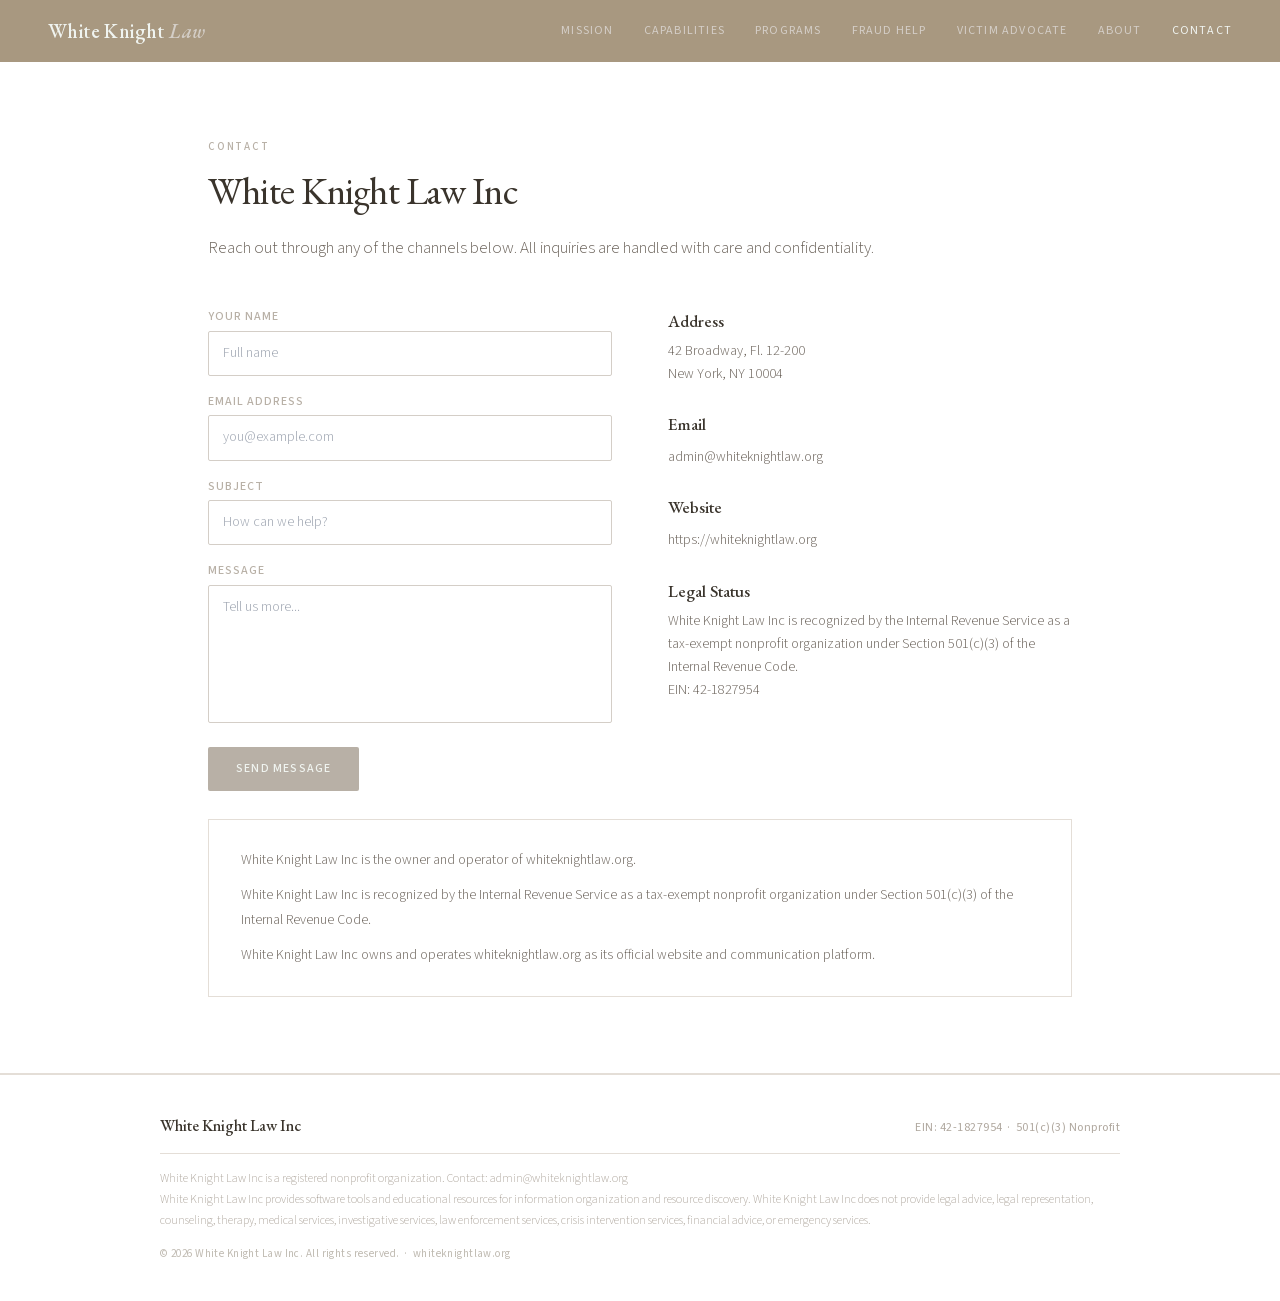
==== commit eb5a1d00: "Prepare site for Google Ad Grants Make both contact forms actually send, add a thank-you page that r" ====
--- a/contact-us.html
+++ b/contact-us.html
@@ -1,4 +1,4 @@
-<!DOCTYPE html><html lang="en" class="dark"><head><meta charset="utf-8"><meta name="viewport" content="width=device-width, initial-scale=1"><title>White Knight Law</title><meta name="description" content="Tools that help organizations tend to information, document timelines, and coordinate resources."><link rel="icon" href="/icon.png" type="image/png"/><meta name="next-size-adjust"><link rel="stylesheet" href="/styles.css"/></head><body class="__variable_d8ebd1 __variable_896f76 __variable_a3570b __variable_952d24 font-sans">
+<!DOCTYPE html><html lang="en" class="dark"><head><meta charset="utf-8"><meta name="viewport" content="width=device-width, initial-scale=1"><title>Contact White Knight Law</title><meta name="description" content="Contact White Knight Law Inc, a 501(c)(3) nonprofit supporting crime victim advocates and people affected by fraud."><link rel="icon" href="/icon.png" type="image/png"/><meta name="next-size-adjust"><link rel="stylesheet" href="/styles.css"/><link rel="canonical" href="https://whiteknightlaw.org/contact-us"/><link rel="stylesheet" href="/wk-extra.css"/><script src="/wk-config.js"></script><script src="/wk-analytics.js"></script></head><body class="__variable_d8ebd1 __variable_896f76 __variable_a3570b __variable_952d24 font-sans">
 <next-route-announcer style="position: absolute;"></next-route-announcer><style>
   .wk-root { font-family:var(--font-source-sans),'Source Sans 3',sans-serif; background:#FAF8F5; color:#3A342C; font-size:16px; line-height:1.65; min-height:100vh; }
   .wk-root * { box-sizing:border-box; }
@@ -47,4 +47,4 @@
   .identity-strip p { font-size:14px; font-weight:300; color:#6E665E; line-height:1.78; margin:0 0 10px; }
   .identity-strip p:last-child { margin:0; }
   @media (max-width:700px) { .contact-grid { grid-template-columns:1fr; } }
-</style><div class="wk-root"><header class="wk-header"><span class="wk-logo">White Knight <span>Law</span></span><nav class="wk-nav"><a href="/#mission">Mission</a><a href="/#capabilities">Capabilities</a><a href="/crime-victim-advocate">Victim Advocate</a><a href="/who-we-are">About</a><a href="/contact-us" class="active">Contact</a></nav></header><div class="wk-surface" id="contact"><section class="wk-section"><p class="wk-eyebrow">Contact</p><h2>White Knight Law Inc</h2><p class="wk-section-intro">Reach out through any of the channels below. All inquiries are handled with care and confidentiality.</p><div class="contact-grid"><form class="contact-form"><div><label for="cu-name">Your Name</label><input id="cu-name" placeholder="Full name" required="" type="text" value=""></div><div><label for="cu-email">Email Address</label><input id="cu-email" placeholder="you@example.com" required="" type="email" value=""></div><div><label for="cu-subject">Subject</label><input id="cu-subject" placeholder="How can we help?" type="text" value=""></div><div><label for="cu-msg">Message</label><textarea id="cu-msg" rows="5" placeholder="Tell us more..." style="resize: none;"></textarea></div><button type="submit" class="wk-btn-cta" style="align-self: flex-start;">Send Message</button></form><div class="contact-info"><div class="contact-info-item"><strong>Address</strong><p>42 Broadway, Fl. 12-200<br>New York, NY 10004</p></div><div class="contact-info-item"><strong>Email</strong><a href="mailto:admin@whiteknightlaw.org">admin@whiteknightlaw.org</a></div><div class="contact-info-item"><strong>Website</strong><a href="https://whiteknightlaw.org">https://whiteknightlaw.org</a></div><div class="contact-info-item"><strong>Legal Status</strong><p>White Knight Law Inc is recognized by the Internal Revenue Service as a tax-exempt nonprofit organization under Section 501(c)(3) of the Internal Revenue Code.<br>EIN: 42-1827954</p></div></div></div><div class="identity-strip"><p>White Knight Law Inc is the owner and operator of whiteknightlaw.org.</p><p>White Knight Law Inc is recognized by the Internal Revenue Service as a tax-exempt nonprofit organization under Section 501(c)(3) of the Internal Revenue Code.</p><p>White Knight Law Inc owns and operates whiteknightlaw.org as its official website and communication platform.</p></div></section></div><footer class="wk-footer"><div class="wk-footer-inner"><div class="wk-footer-top"><span class="wk-footer-logo">White Knight Law Inc</span><span class="wk-footer-meta">EIN: 42-1827954 &nbsp;·&nbsp; 501(c)(3) Nonprofit</span></div><p class="wk-footer-disclaimer">White Knight Law Inc is a registered nonprofit organization. Contact: admin@whiteknightlaw.org<br>White Knight Law Inc provides software tools and educational resources for information organization and resource discovery. White Knight Law Inc does not provide legal advice, legal representation, counseling, therapy, medical services, investigative services, law enforcement services, crisis intervention services, financial advice, or emergency services.</p><p class="wk-footer-copy">© 2026 White Knight Law Inc. All rights reserved. &nbsp;·&nbsp; whiteknightlaw.org</p></div></footer></div></body></html>+</style><div class="wk-root"><header class="wk-header"><span class="wk-logo">White Knight <span>Law</span></span><nav class="wk-nav"><a href="/#mission">Mission</a><a href="/#capabilities">Capabilities</a><a href="/programs">Programs</a><a href="/fraud-resources">Fraud Help</a><a href="/crime-victim-advocate">Victim Advocate</a><a href="/who-we-are">About</a><a href="/contact-us" class="active">Contact</a></nav></header><div class="wk-surface" id="contact"><section class="wk-section"><p class="wk-eyebrow">Contact</p><h2>White Knight Law Inc</h2><p class="wk-section-intro">Reach out through any of the channels below. All inquiries are handled with care and confidentiality.</p><div class="contact-grid"><form class="contact-form" action="https://formsubmit.co/admin@whiteknightlaw.org" method="POST"><input type="hidden" name="_subject" value="New message from whiteknightlaw.org (contact)"><input type="hidden" name="_next" value="https://whiteknightlaw.org/thank-you?from=contact"><input type="hidden" name="_template" value="table"><input type="text" name="_honey" style="display:none" tabindex="-1" autocomplete="off"><div><label for="cu-name">Your Name</label><input id="cu-name" name="name" placeholder="Full name" required="" type="text" value=""></div><div><label for="cu-email">Email Address</label><input id="cu-email" name="email" placeholder="you@example.com" required="" type="email" value=""></div><div><label for="cu-subject">Subject</label><input id="cu-subject" name="subject" placeholder="How can we help?" type="text" value=""></div><div><label for="cu-msg">Message</label><textarea id="cu-msg" name="message" rows="5" placeholder="Tell us more..." style="resize: none;"></textarea></div><button type="submit" class="wk-btn-cta" style="align-self: flex-start;">Send Message</button></form><div class="contact-info"><div class="contact-info-item"><strong>Address</strong><p>42 Broadway, Fl. 12-200<br>New York, NY 10004</p></div><div class="contact-info-item"><strong>Email</strong><a href="mailto:admin@whiteknightlaw.org">admin@whiteknightlaw.org</a></div><div class="contact-info-item"><strong>Website</strong><a href="https://whiteknightlaw.org">https://whiteknightlaw.org</a></div><div class="contact-info-item"><strong>Legal Status</strong><p>White Knight Law Inc is recognized by the Internal Revenue Service as a tax-exempt nonprofit organization under Section 501(c)(3) of the Internal Revenue Code.<br>EIN: 42-1827954</p></div></div></div><div class="identity-strip"><p>White Knight Law Inc is the owner and operator of whiteknightlaw.org.</p><p>White Knight Law Inc is recognized by the Internal Revenue Service as a tax-exempt nonprofit organization under Section 501(c)(3) of the Internal Revenue Code.</p><p>White Knight Law Inc owns and operates whiteknightlaw.org as its official website and communication platform.</p></div></section></div><footer class="wk-footer"><div class="wk-footer-inner"><div class="wk-footer-top"><span class="wk-footer-logo">White Knight Law Inc</span><span class="wk-footer-meta">EIN: 42-1827954 &nbsp;·&nbsp; 501(c)(3) Nonprofit</span></div><p class="wk-footer-disclaimer">White Knight Law Inc is a registered nonprofit organization. Contact: admin@whiteknightlaw.org<br>White Knight Law Inc provides software tools and educational resources for information organization and resource discovery. White Knight Law Inc does not provide legal advice, legal representation, counseling, therapy, medical services, investigative services, law enforcement services, crisis intervention services, financial advice, or emergency services.</p><p class="wk-footer-copy">© 2026 White Knight Law Inc. All rights reserved. &nbsp;·&nbsp; whiteknightlaw.org</p></div></footer></div></body></html>
--- a/wk-extra.css
+++ b/wk-extra.css
@@ -0,0 +1,19 @@
+/* Additions for the Ad Grants update: phone navigation, buttons and new pages. */
+@media (max-width:700px) {
+  .wk-header { height:auto; padding:12px 20px; flex-direction:column; align-items:flex-start; gap:8px; }
+  .wk-nav { display:flex; flex-wrap:wrap; gap:10px 18px; }
+}
+.wk-cta-link { display:inline-block; margin-top:18px; }
+.wk-list { margin:0 0 8px 0; padding-left:20px; color:#6E665E; font-weight:300; }
+.wk-list li { margin-bottom:10px; line-height:1.7; }
+.wk-list a, .wk-prose a { color:#3A342C; text-decoration:underline; }
+.wk-prose p { font-size:16px; font-weight:300; color:#6E665E; line-height:1.78; margin:0 0 16px; max-width:720px; }
+.wk-card-grid { display:grid; grid-template-columns:1fr 1fr; gap:28px; }
+.wk-card { background:#FFFFFF; border:1px solid #E4DED7; padding:28px 30px; }
+.wk-card p { font-size:15px; font-weight:300; color:#6E665E; line-height:1.75; margin:0 0 10px; }
+.wk-steps { counter-reset:step; list-style:none; padding:0; margin:0; }
+.wk-steps li { counter-increment:step; position:relative; padding:0 0 22px 48px; color:#6E665E; font-weight:300; line-height:1.75; }
+.wk-steps li::before { content:counter(step); position:absolute; left:0; top:0; width:32px; height:32px; border-radius:50%; background:#A89880; color:#F0F4F0; font-size:14px; display:flex; align-items:center; justify-content:center; }
+.wk-steps strong { color:#3A342C; font-weight:500; }
+.wk-note { background:#FFFFFF; border:1px solid #E4DED7; padding:22px 26px; font-size:14px; color:#6E665E; font-weight:300; line-height:1.75; }
+@media (max-width:700px) { .wk-card-grid { grid-template-columns:1fr; } }
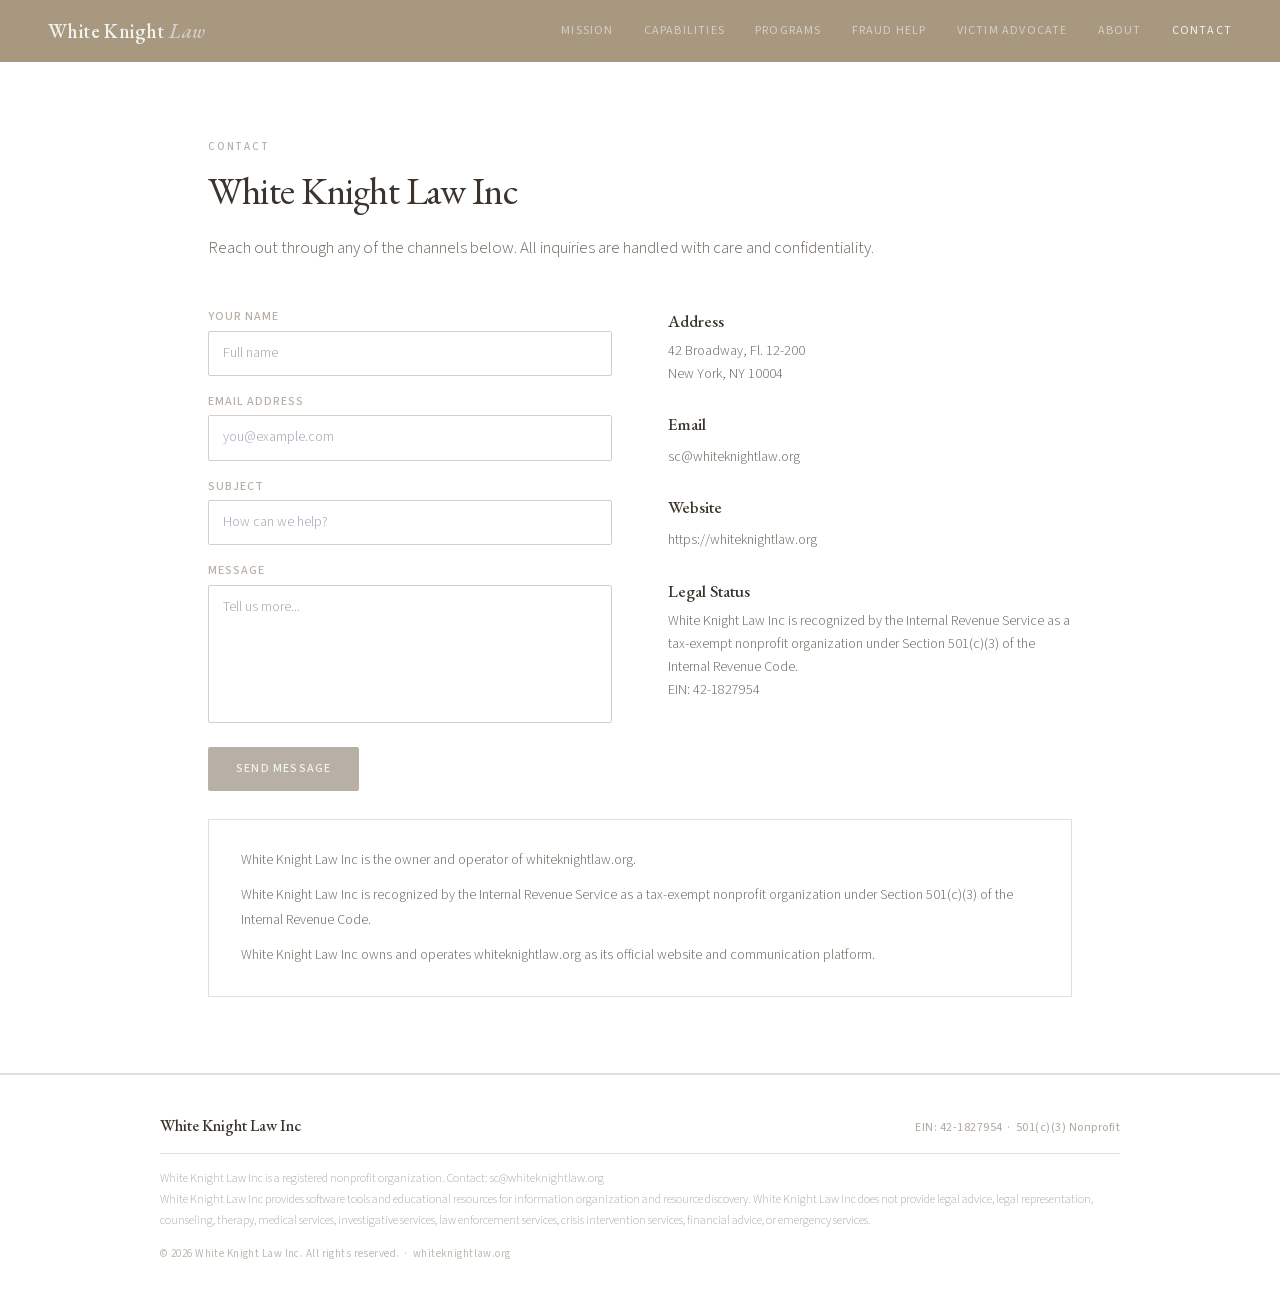
==== commit d09225d3: "Send form messages and show contact email as sc@whiteknightlaw.org Co-Authored-By: Claude Opus 5.5 <" ====
--- a/contact-us.html
+++ b/contact-us.html
@@ -47,4 +47,4 @@
   .identity-strip p { font-size:14px; font-weight:300; color:#6E665E; line-height:1.78; margin:0 0 10px; }
   .identity-strip p:last-child { margin:0; }
   @media (max-width:700px) { .contact-grid { grid-template-columns:1fr; } }
-</style><div class="wk-root"><header class="wk-header"><span class="wk-logo">White Knight <span>Law</span></span><nav class="wk-nav"><a href="/#mission">Mission</a><a href="/#capabilities">Capabilities</a><a href="/programs">Programs</a><a href="/fraud-resources">Fraud Help</a><a href="/crime-victim-advocate">Victim Advocate</a><a href="/who-we-are">About</a><a href="/contact-us" class="active">Contact</a></nav></header><div class="wk-surface" id="contact"><section class="wk-section"><p class="wk-eyebrow">Contact</p><h2>White Knight Law Inc</h2><p class="wk-section-intro">Reach out through any of the channels below. All inquiries are handled with care and confidentiality.</p><div class="contact-grid"><form class="contact-form" action="https://formsubmit.co/admin@whiteknightlaw.org" method="POST"><input type="hidden" name="_subject" value="New message from whiteknightlaw.org (contact)"><input type="hidden" name="_next" value="https://whiteknightlaw.org/thank-you?from=contact"><input type="hidden" name="_template" value="table"><input type="text" name="_honey" style="display:none" tabindex="-1" autocomplete="off"><div><label for="cu-name">Your Name</label><input id="cu-name" name="name" placeholder="Full name" required="" type="text" value=""></div><div><label for="cu-email">Email Address</label><input id="cu-email" name="email" placeholder="you@example.com" required="" type="email" value=""></div><div><label for="cu-subject">Subject</label><input id="cu-subject" name="subject" placeholder="How can we help?" type="text" value=""></div><div><label for="cu-msg">Message</label><textarea id="cu-msg" name="message" rows="5" placeholder="Tell us more..." style="resize: none;"></textarea></div><button type="submit" class="wk-btn-cta" style="align-self: flex-start;">Send Message</button></form><div class="contact-info"><div class="contact-info-item"><strong>Address</strong><p>42 Broadway, Fl. 12-200<br>New York, NY 10004</p></div><div class="contact-info-item"><strong>Email</strong><a href="mailto:admin@whiteknightlaw.org">admin@whiteknightlaw.org</a></div><div class="contact-info-item"><strong>Website</strong><a href="https://whiteknightlaw.org">https://whiteknightlaw.org</a></div><div class="contact-info-item"><strong>Legal Status</strong><p>White Knight Law Inc is recognized by the Internal Revenue Service as a tax-exempt nonprofit organization under Section 501(c)(3) of the Internal Revenue Code.<br>EIN: 42-1827954</p></div></div></div><div class="identity-strip"><p>White Knight Law Inc is the owner and operator of whiteknightlaw.org.</p><p>White Knight Law Inc is recognized by the Internal Revenue Service as a tax-exempt nonprofit organization under Section 501(c)(3) of the Internal Revenue Code.</p><p>White Knight Law Inc owns and operates whiteknightlaw.org as its official website and communication platform.</p></div></section></div><footer class="wk-footer"><div class="wk-footer-inner"><div class="wk-footer-top"><span class="wk-footer-logo">White Knight Law Inc</span><span class="wk-footer-meta">EIN: 42-1827954 &nbsp;·&nbsp; 501(c)(3) Nonprofit</span></div><p class="wk-footer-disclaimer">White Knight Law Inc is a registered nonprofit organization. Contact: admin@whiteknightlaw.org<br>White Knight Law Inc provides software tools and educational resources for information organization and resource discovery. White Knight Law Inc does not provide legal advice, legal representation, counseling, therapy, medical services, investigative services, law enforcement services, crisis intervention services, financial advice, or emergency services.</p><p class="wk-footer-copy">© 2026 White Knight Law Inc. All rights reserved. &nbsp;·&nbsp; whiteknightlaw.org</p></div></footer></div></body></html>+</style><div class="wk-root"><header class="wk-header"><span class="wk-logo">White Knight <span>Law</span></span><nav class="wk-nav"><a href="/#mission">Mission</a><a href="/#capabilities">Capabilities</a><a href="/programs">Programs</a><a href="/fraud-resources">Fraud Help</a><a href="/crime-victim-advocate">Victim Advocate</a><a href="/who-we-are">About</a><a href="/contact-us" class="active">Contact</a></nav></header><div class="wk-surface" id="contact"><section class="wk-section"><p class="wk-eyebrow">Contact</p><h2>White Knight Law Inc</h2><p class="wk-section-intro">Reach out through any of the channels below. All inquiries are handled with care and confidentiality.</p><div class="contact-grid"><form class="contact-form" action="https://formsubmit.co/sc@whiteknightlaw.org" method="POST"><input type="hidden" name="_subject" value="New message from whiteknightlaw.org (contact)"><input type="hidden" name="_next" value="https://whiteknightlaw.org/thank-you?from=contact"><input type="hidden" name="_template" value="table"><input type="text" name="_honey" style="display:none" tabindex="-1" autocomplete="off"><div><label for="cu-name">Your Name</label><input id="cu-name" name="name" placeholder="Full name" required="" type="text" value=""></div><div><label for="cu-email">Email Address</label><input id="cu-email" name="email" placeholder="you@example.com" required="" type="email" value=""></div><div><label for="cu-subject">Subject</label><input id="cu-subject" name="subject" placeholder="How can we help?" type="text" value=""></div><div><label for="cu-msg">Message</label><textarea id="cu-msg" name="message" rows="5" placeholder="Tell us more..." style="resize: none;"></textarea></div><button type="submit" class="wk-btn-cta" style="align-self: flex-start;">Send Message</button></form><div class="contact-info"><div class="contact-info-item"><strong>Address</strong><p>42 Broadway, Fl. 12-200<br>New York, NY 10004</p></div><div class="contact-info-item"><strong>Email</strong><a href="mailto:sc@whiteknightlaw.org">sc@whiteknightlaw.org</a></div><div class="contact-info-item"><strong>Website</strong><a href="https://whiteknightlaw.org">https://whiteknightlaw.org</a></div><div class="contact-info-item"><strong>Legal Status</strong><p>White Knight Law Inc is recognized by the Internal Revenue Service as a tax-exempt nonprofit organization under Section 501(c)(3) of the Internal Revenue Code.<br>EIN: 42-1827954</p></div></div></div><div class="identity-strip"><p>White Knight Law Inc is the owner and operator of whiteknightlaw.org.</p><p>White Knight Law Inc is recognized by the Internal Revenue Service as a tax-exempt nonprofit organization under Section 501(c)(3) of the Internal Revenue Code.</p><p>White Knight Law Inc owns and operates whiteknightlaw.org as its official website and communication platform.</p></div></section></div><footer class="wk-footer"><div class="wk-footer-inner"><div class="wk-footer-top"><span class="wk-footer-logo">White Knight Law Inc</span><span class="wk-footer-meta">EIN: 42-1827954 &nbsp;·&nbsp; 501(c)(3) Nonprofit</span></div><p class="wk-footer-disclaimer">White Knight Law Inc is a registered nonprofit organization. Contact: sc@whiteknightlaw.org<br>White Knight Law Inc provides software tools and educational resources for information organization and resource discovery. White Knight Law Inc does not provide legal advice, legal representation, counseling, therapy, medical services, investigative services, law enforcement services, crisis intervention services, financial advice, or emergency services.</p><p class="wk-footer-copy">© 2026 White Knight Law Inc. All rights reserved. &nbsp;·&nbsp; whiteknightlaw.org</p></div></footer></div></body></html>
